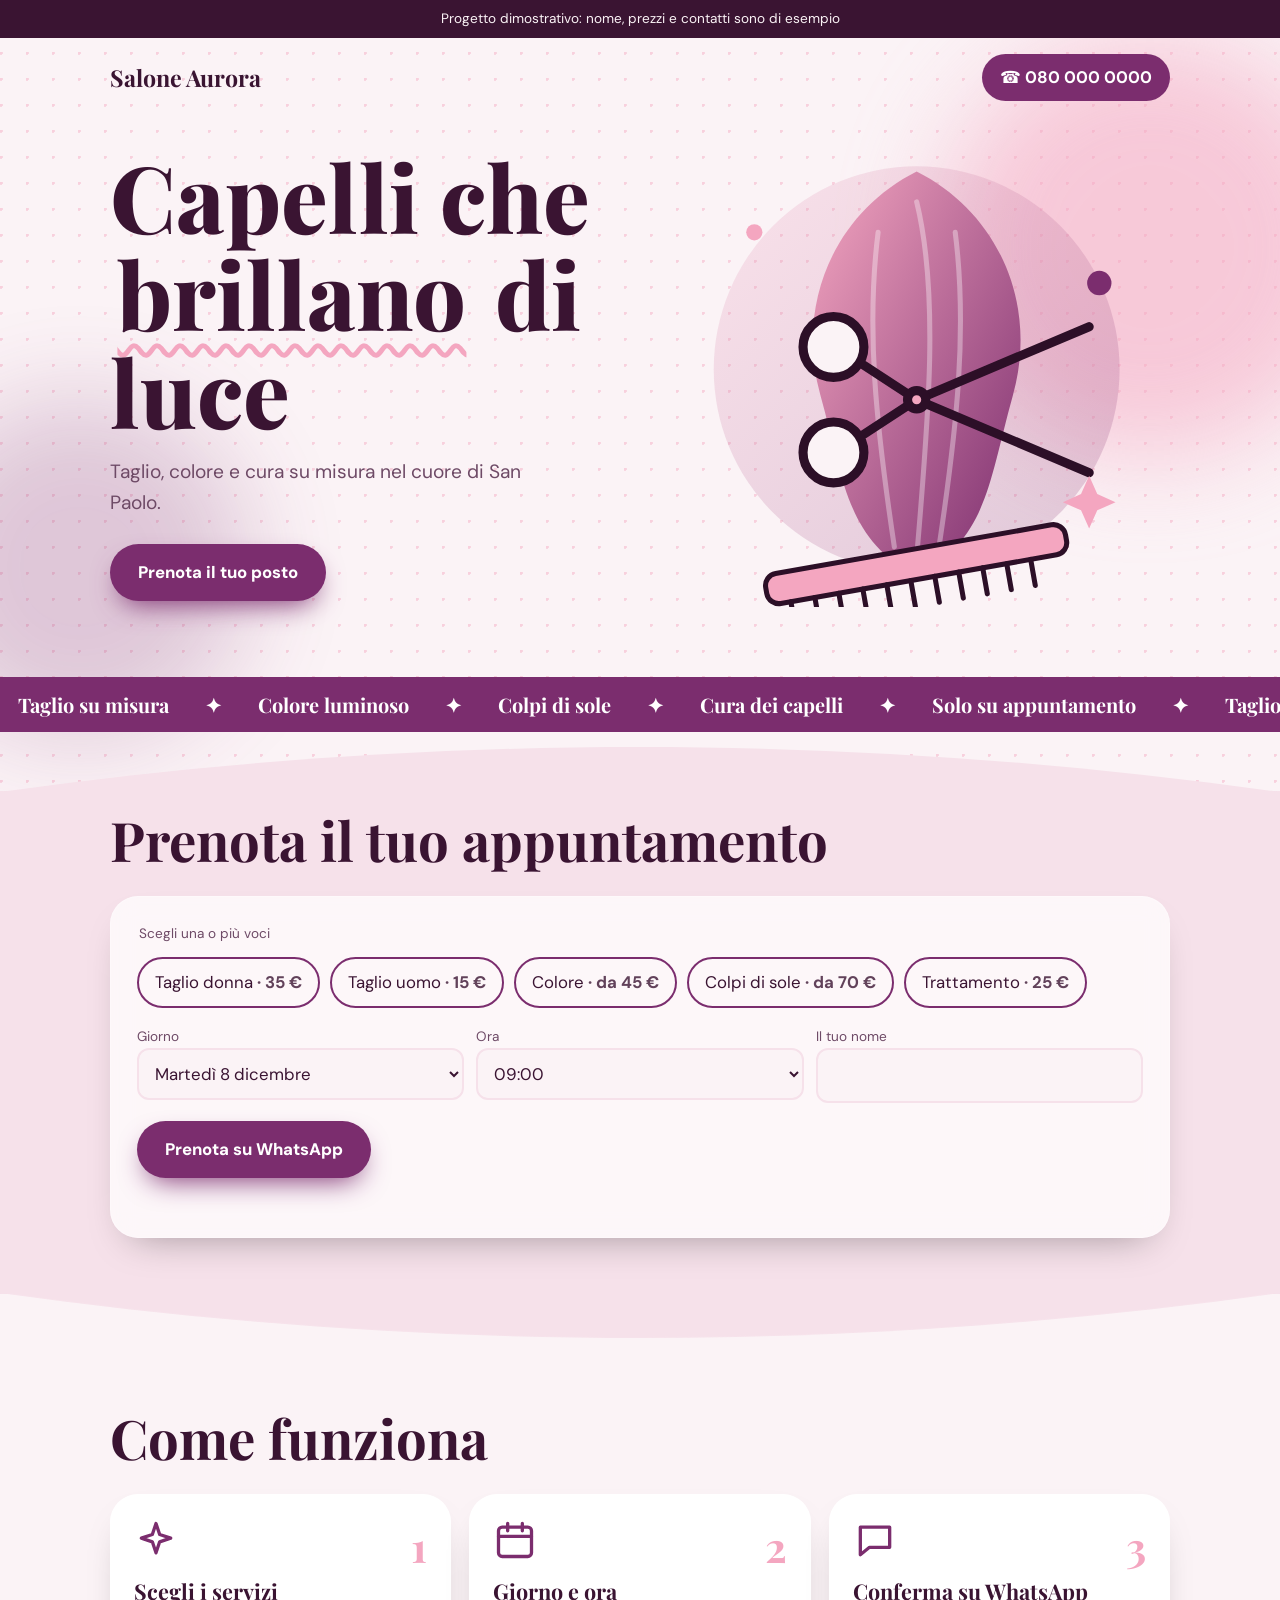
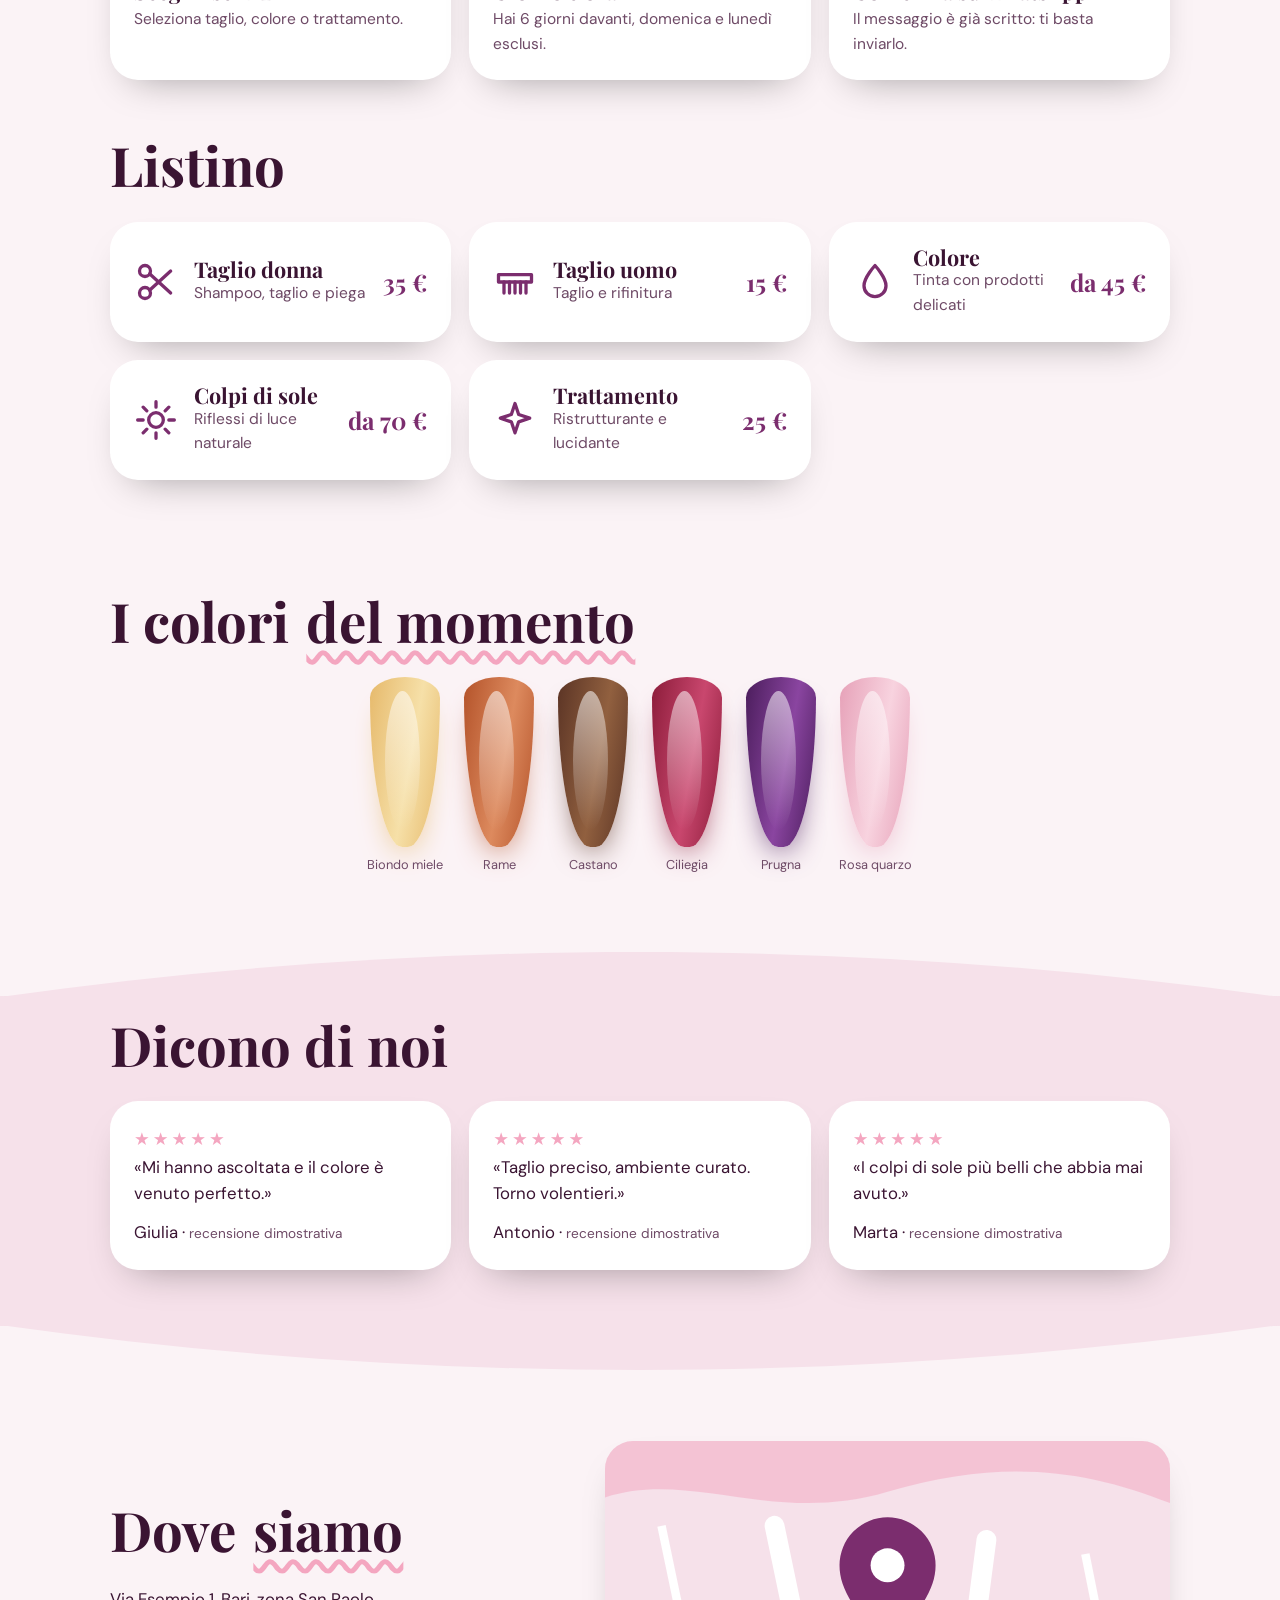
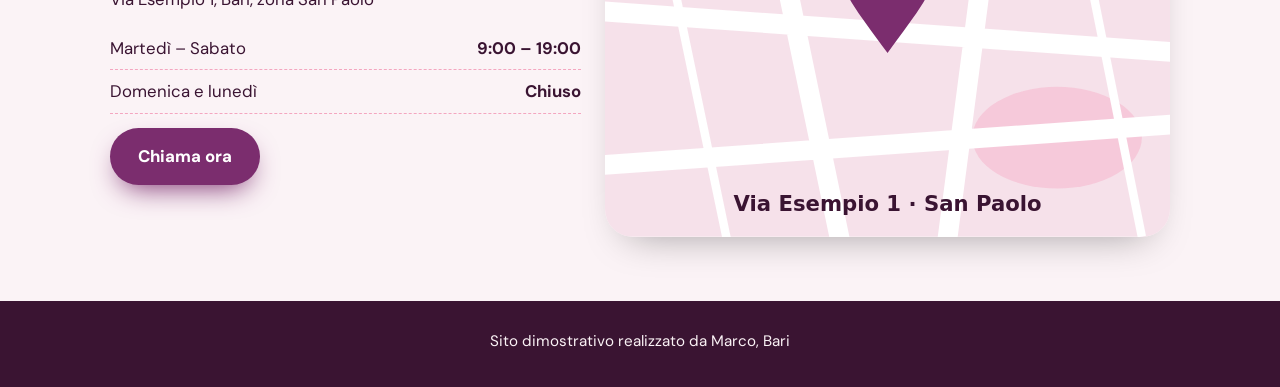
==== parrucchiere/index.html @ 37c68bab "inizio" ====
<!doctype html>
<html lang="it"><head><meta charset="utf-8"><meta name="viewport" content="width=device-width,initial-scale=1"><title>Salone Aurora · Parrucchiere a Bari (demo)</title><meta name="description" content="Sito dimostrativo: salone di parrucchiere a Bari con listino e prenotazione su WhatsApp."><meta name="theme-color" content="#fbf3f6"><link rel="icon" href="data:image/svg+xml,%3Csvg xmlns=%27http://www.w3.org/2000/svg%27 viewBox=%270 0 100 100%27%3E%3Ctext y=%27.9em%27 font-size=%2790%27%3E💇%3C/text%3E%3C/svg%3E"><link rel="preconnect" href="https://fonts.googleapis.com"><link rel="preconnect" href="https://fonts.gstatic.com" crossorigin><link href="https://fonts.googleapis.com/css2?family=Playfair+Display:wght@600;800&amp;family=DM+Sans:wght@400;700&amp;display=swap" rel="stylesheet"><link rel="stylesheet" href="/assets/base.css"><link rel="stylesheet" href="style.css"><noscript><style>.rv{opacity:1;transform:none}</style></noscript></head>
<body>
<div class="top">Progetto dimostrativo: nome, prezzi e contatti sono di esempio</div>
<header class="h"><a class="logo" href="#">Salone Aurora</a><a class="tel" href="tel:+390800000000" aria-label="Chiama 080 000 0000">☎ 080 000 0000</a></header>
<main>
<section class="hero"><div class="blob b1"></div><div class="blob b2"></div><div class="wrap"><div><h1>Capelli che <em>brillano</em> di luce</h1><p>Taglio, colore e cura su misura nel cuore di San Paolo.</p><a class="btn" href="#prenota">Prenota il tuo posto</a></div><svg class="art" viewBox="0 0 500 460" role="img" aria-label="Illustrazione: forbici da parrucchiere, pettine e una lunga ciocca di capelli prugna e rosa"><defs><linearGradient id="ag" x1="0" x2="1" y1="0" y2="1"><stop offset="0" stop-color="#f4a6c0"/><stop offset="1" stop-color="#7b2d6e"/></linearGradient></defs><circle cx="250" cy="225" r="200" fill="url(#ag)" opacity=".22"/><path d="M250 30c80 40 120 130 95 220s-25 140-95 180c-70-40-70-90-95-180S170 70 250 30z" fill="url(#ag)"/><path d="M250 60c22 90 12 210 0 350M212 90c-12 95-2 190 16 310M288 90c12 95 2 190-16 310" stroke="#fff" stroke-opacity=".35" stroke-width="5" fill="none" stroke-linecap="round"/><g transform="translate(250 255)" stroke="#2c0f27" stroke-width="9" stroke-linecap="round" fill="none"><path d="M0 0 170-72M0 0 170 72M0 0-52-34M0 0-52 34"/><circle cx="-82" cy="-52" r="30" fill="#fbf3f6"/><circle cx="-82" cy="52" r="30" fill="#fbf3f6"/><circle r="9" fill="#f4a6c0"/></g><g transform="rotate(-10 250 420)"><rect x="100" y="402" width="300" height="30" rx="12" fill="#f4a6c0" stroke="#2c0f27" stroke-width="5"/><path d="M122 432v26M146 432v26M170 432v26M194 432v26M218 432v26M242 432v26M266 432v26M290 432v26M314 432v26M338 432v26M362 432v26" stroke="#2c0f27" stroke-width="5" stroke-linecap="round"/></g><circle cx="90" cy="90" r="8" fill="#f4a6c0"/><circle cx="430" cy="140" r="12" fill="#7b2d6e"/><path d="M420 330l8 18 18 8-18 8-8 18-8-18-18-8 18-8z" fill="#f4a6c0"/></svg></div></section>
<div class="mq" aria-hidden="true"><div><span>Taglio su misura</span><span aria-hidden="true">✦</span><span>Colore luminoso</span><span aria-hidden="true">✦</span><span>Colpi di sole</span><span aria-hidden="true">✦</span><span>Cura dei capelli</span><span aria-hidden="true">✦</span><span>Solo su appuntamento</span><span aria-hidden="true">✦</span><span>Taglio su misura</span><span aria-hidden="true">✦</span><span>Colore luminoso</span><span aria-hidden="true">✦</span><span>Colpi di sole</span><span aria-hidden="true">✦</span><span>Cura dei capelli</span><span aria-hidden="true">✦</span><span>Solo su appuntamento</span><span aria-hidden="true">✦</span><span>Taglio su misura</span><span aria-hidden="true">✦</span><span>Colore luminoso</span><span aria-hidden="true">✦</span><span>Colpi di sole</span><span aria-hidden="true">✦</span><span>Cura dei capelli</span><span aria-hidden="true">✦</span><span>Solo su appuntamento</span><span aria-hidden="true">✦</span><span>Taglio su misura</span><span aria-hidden="true">✦</span><span>Colore luminoso</span><span aria-hidden="true">✦</span><span>Colpi di sole</span><span aria-hidden="true">✦</span><span>Cura dei capelli</span><span aria-hidden="true">✦</span><span>Solo su appuntamento</span><span aria-hidden="true">✦</span></div></div>
<svg class="sep" viewBox="0 0 1440 60" preserveAspectRatio="none" aria-hidden="true"><path d="M0 60C480 0 960 0 1440 60z" fill="currentColor"/></svg>
<section class="soft" id="prenota" style="padding-top:20px"><div class="wrap"><h2 class="rv">Prenota il tuo appuntamento</h2>
<form id="book" class="card glass rv" data-biz="Salone Aurora" data-intro="vorrei prenotare" data-days="next:6:0,1" data-times="09:00,10:30,12:00,15:00,16:30,18:00" data-dl="Giorno" data-tl="Ora"><fieldset><legend class="l">Scegli una o più voci</legend><div class="chips"><label class="chip"><input type="checkbox" value="Taglio donna"><span>Taglio donna <b>· 35 €</b></span></label><label class="chip"><input type="checkbox" value="Taglio uomo"><span>Taglio uomo <b>· 15 €</b></span></label><label class="chip"><input type="checkbox" value="Colore"><span>Colore <b>· da 45 €</b></span></label><label class="chip"><input type="checkbox" value="Colpi di sole"><span>Colpi di sole <b>· da 70 €</b></span></label><label class="chip"><input type="checkbox" value="Trattamento"><span>Trattamento <b>· 25 €</b></span></label></div></fieldset>
<div class="row"><div><label class="l" for="day">Giorno</label><select id="day"></select></div><div><label class="l" for="time">Ora</label><select id="time"></select></div><div><label class="l" for="nome">Il tuo nome</label><input type="text" id="nome" autocomplete="given-name"></div></div>
<button class="btn" type="submit">Prenota su WhatsApp</button><p id="msg" role="status"></p></form></div></section>
<svg class="sep flip" viewBox="0 0 1440 60" preserveAspectRatio="none" aria-hidden="true"><path d="M0 60C480 0 960 0 1440 60z" fill="currentColor"/></svg>
<section id="come"><div class="wrap"><h2 class="rv">Come funziona</h2><ol class="grid steps"><li class="card rv"><span class="n">1</span><svg class="ic" viewBox="0 0 24 24" fill="none" stroke="currentColor" stroke-width="1.8" stroke-linecap="round" stroke-linejoin="round" aria-hidden="true"><path d="M12 3l2 6 6 2-6 2-2 6-2-6-6-2 6-2z"/></svg><h3>Scegli i servizi</h3><p>Seleziona taglio, colore o trattamento.</p></li><li class="card rv"><span class="n">2</span><svg class="ic" viewBox="0 0 24 24" fill="none" stroke="currentColor" stroke-width="1.8" stroke-linecap="round" stroke-linejoin="round" aria-hidden="true"><rect x="3" y="5" width="18" height="16" rx="2"/><path d="M3 10h18M8 3v4M16 3v4"/></svg><h3>Giorno e ora</h3><p>Hai 6 giorni davanti, domenica e lunedì esclusi.</p></li><li class="card rv"><span class="n">3</span><svg class="ic" viewBox="0 0 24 24" fill="none" stroke="currentColor" stroke-width="1.8" stroke-linecap="round" stroke-linejoin="round" aria-hidden="true"><path d="M4 5h16v11H9l-5 4z"/></svg><h3>Conferma su WhatsApp</h3><p>Il messaggio è già scritto: ti basta inviarlo.</p></li></ol></div></section>
<section id="listino" style="padding-top:0"><div class="wrap"><h2 class="rv">Listino</h2><ul class="grid list"><li class="card li rv"><svg class="ic" viewBox="0 0 24 24" fill="none" stroke="currentColor" stroke-width="1.8" stroke-linecap="round" stroke-linejoin="round" aria-hidden="true"><circle cx="6" cy="6" r="3"/><circle cx="6" cy="18" r="3"/><path d="M8.5 7.5 20 18M8.5 16.5 20 6"/></svg><div><h3>Taglio donna</h3><p>Shampoo, taglio e piega</p></div><div class="pp"><span class="pr">35 €</span></div></li><li class="card li rv"><svg class="ic" viewBox="0 0 24 24" fill="none" stroke="currentColor" stroke-width="1.8" stroke-linecap="round" stroke-linejoin="round" aria-hidden="true"><path d="M3 8h18v4H3z"/><path d="M6 12v6M9 12v6M12 12v6M15 12v6M18 12v6"/></svg><div><h3>Taglio uomo</h3><p>Taglio e rifinitura</p></div><div class="pp"><span class="pr">15 €</span></div></li><li class="card li rv"><svg class="ic" viewBox="0 0 24 24" fill="none" stroke="currentColor" stroke-width="1.8" stroke-linecap="round" stroke-linejoin="round" aria-hidden="true"><path d="M12 3s6 6.5 6 11a6 6 0 0 1-12 0c0-4.5 6-11 6-11z"/></svg><div><h3>Colore</h3><p>Tinta con prodotti delicati</p></div><div class="pp"><span class="pr">da 45 €</span></div></li><li class="card li rv"><svg class="ic" viewBox="0 0 24 24" fill="none" stroke="currentColor" stroke-width="1.8" stroke-linecap="round" stroke-linejoin="round" aria-hidden="true"><circle cx="12" cy="12" r="4"/><path d="M12 2v3M12 19v3M2 12h3M19 12h3M5 5l2 2M17 17l2 2M19 5l-2 2M7 17l-2 2"/></svg><div><h3>Colpi di sole</h3><p>Riflessi di luce naturale</p></div><div class="pp"><span class="pr">da 70 €</span></div></li><li class="card li rv"><svg class="ic" viewBox="0 0 24 24" fill="none" stroke="currentColor" stroke-width="1.8" stroke-linecap="round" stroke-linejoin="round" aria-hidden="true"><path d="M12 3l2 6 6 2-6 2-2 6-2-6-6-2 6-2z"/></svg><div><h3>Trattamento</h3><p>Ristrutturante e lucidante</p></div><div class="pp"><span class="pr">25 €</span></div></li></ul></div></section>
<section id="colori"><div class="wrap"><h2 class="rv">I colori <em>del momento</em></h2><div class="locks rv"><div class="lock" style="--c1:#e6b96b;--c2:#f6e0a8" role="img" aria-label="Campione colore Biondo miele"><span>Biondo miele</span></div><div class="lock" style="--c1:#b4532a;--c2:#dd8a5e" role="img" aria-label="Campione colore Rame"><span>Rame</span></div><div class="lock" style="--c1:#5b3425;--c2:#91603f" role="img" aria-label="Campione colore Castano"><span>Castano</span></div><div class="lock" style="--c1:#8c1c3a;--c2:#c9476e" role="img" aria-label="Campione colore Ciliegia"><span>Ciliegia</span></div><div class="lock" style="--c1:#4b1d5c;--c2:#8a45a0" role="img" aria-label="Campione colore Prugna"><span>Prugna</span></div><div class="lock" style="--c1:#e6a1b8;--c2:#f8d3df" role="img" aria-label="Campione colore Rosa quarzo"><span>Rosa quarzo</span></div></div></div></section>
<svg class="sep" viewBox="0 0 1440 60" preserveAspectRatio="none" aria-hidden="true"><path d="M0 60C480 0 960 0 1440 60z" fill="currentColor"/></svg>
<section class="soft" style="padding-top:20px"><div class="wrap"><h2 class="rv">Dicono di noi</h2><div class="grid"><figure class="card rev rv"><span class="st" role="img" aria-label="5 stelle">★★★★★</span><blockquote>«Mi hanno ascoltata e il colore è venuto perfetto.»</blockquote><figcaption>Giulia · <span class="l" style="display:inline">recensione dimostrativa</span></figcaption></figure><figure class="card rev rv"><span class="st" role="img" aria-label="5 stelle">★★★★★</span><blockquote>«Taglio preciso, ambiente curato. Torno volentieri.»</blockquote><figcaption>Antonio · <span class="l" style="display:inline">recensione dimostrativa</span></figcaption></figure><figure class="card rev rv"><span class="st" role="img" aria-label="5 stelle">★★★★★</span><blockquote>«I colpi di sole più belli che abbia mai avuto.»</blockquote><figcaption>Marta · <span class="l" style="display:inline">recensione dimostrativa</span></figcaption></figure></div></div></section>
<svg class="sep flip" viewBox="0 0 1440 60" preserveAspectRatio="none" aria-hidden="true"><path d="M0 60C480 0 960 0 1440 60z" fill="currentColor"/></svg>
<section id="dove"><div class="wrap two"><div class="rv"><h2>Dove <em>siamo</em></h2><p>Via Esempio 1, Bari, zona San Paolo</p><ul class="hrs"><li><span>Martedì – Sabato</span><b>9:00 – 19:00</b></li><li><span>Domenica e lunedì</span><b>Chiuso</b></li></ul><a class="btn" href="tel:+390800000000">Chiama ora</a></div><div class="rv"><svg class="map" viewBox="0 0 400 280" role="img" aria-label="Mappa disegnata: Salone Aurora, Via Esempio 1, Bari, zona San Paolo"><rect width="400" height="280" style="fill:var(--soft)"/><path d="M0 40C60 20 120 60 200 36S340 20 400 44V0H0z" fill="var(--ac2)" opacity=".5"/><ellipse cx="320" cy="210" rx="60" ry="36" fill="var(--ac2)" opacity=".4"/><g style="stroke:var(--card)" stroke-width="14" stroke-linecap="round" fill="none"><path d="M-10 120L410 150M120 60L170 300M270 70L240 300M-10 230L410 200"/></g><g style="stroke:var(--card)" stroke-width="6" fill="none"><path d="M40 60L90 300M340 80L380 280"/></g><path d="M200 150c-22-30-34-44-34-62a34 34 0 0 1 68 0c0 18-12 32-34 62z" style="fill:var(--ac)"/><circle cx="200" cy="88" r="12" fill="#fff"/><text x="200" y="262" text-anchor="middle" font-size="15" font-weight="700" style="fill:var(--fg)" font-family="system-ui">Via Esempio 1 · San Paolo</text></svg></div></div></section>
</main>
<footer>Sito dimostrativo realizzato da Marco, Bari</footer>
<nav class="mbar" aria-label="Contatti rapidi"><a href="tel:+390800000000">Chiama</a><a href="https://wa.me/390800000000" target="_blank" rel="noopener">WhatsApp</a></nav>
<script src="/assets/base.js" defer></script>
</body></html>
---- assets/base.css ----
*{box-sizing:border-box;margin:0}
html{scroll-behavior:smooth}
body{background:var(--bg);color:var(--fg);font:1.05rem/1.6 var(--ft),system-ui,sans-serif;position:relative;overflow-x:hidden}
body::before{content:"";position:fixed;inset:0;z-index:-1;background:var(--pat);opacity:var(--po,.35);pointer-events:none}
h1,h2,h3{font-family:var(--fh),system-ui,serif;line-height:1.05}
a{color:inherit}
:focus-visible{outline:3px solid var(--ac);outline-offset:3px;border-radius:6px}
.wrap{max-width:1100px;margin:auto;padding:0 20px}
.top{background:var(--fg);color:var(--bg);text-align:center;font-size:.85rem;padding:8px 12px}
.h{display:flex;justify-content:space-between;align-items:center;gap:12px;padding:16px 20px;max-width:1100px;margin:auto}
.logo{font:700 1.45rem var(--fh);text-decoration:none}
.tel{background:var(--ac);color:#fff;padding:10px 18px;border-radius:99px;text-decoration:none;font-weight:700;transition:transform .2s}
.tel:hover{transform:scale(1.06)}
.hero{position:relative;padding:24px 0 70px}
.hero .wrap{display:grid;gap:20px;align-items:center}
@media(min-width:860px){.hero .wrap{grid-template-columns:1.05fr 1fr}}
.hero h1{font-size:clamp(2.8rem,9.5vw,5.8rem)}
em{font-style:normal;background:linear-gradient(transparent 64%,var(--hl) 64%);padding:0 .08em}
.hero p{font-size:1.2rem;color:var(--mut);margin:18px 0 26px;max-width:32ch}
.btn{display:inline-block;background:var(--ac);color:#fff;padding:15px 28px;border-radius:99px;text-decoration:none;border:0;font:inherit;font-weight:800;cursor:pointer;box-shadow:0 12px 28px -10px var(--ac);transition:transform .2s}
.btn:hover{transform:translateY(-3px) scale(1.03)}
.art{width:100%;height:auto;max-height:520px;display:block}
.blob{position:absolute;z-index:-1;filter:blur(50px);border-radius:50%;animation:fl 14s ease-in-out infinite alternate}
.b1{width:420px;height:420px;background:var(--ac2);opacity:.55;top:-80px;right:-80px}
.b2{width:340px;height:340px;background:var(--ac);opacity:.22;bottom:-60px;left:-90px}
@keyframes fl{to{transform:translate(30px,40px) scale(1.1)}}
.mq{overflow:hidden;background:var(--ac);color:#fff;padding:14px 0;font:700 1.25rem var(--fh);white-space:nowrap}
.mq div{display:inline-block;animation:mq 28s linear infinite}
.mq span{margin:0 18px}
@keyframes mq{to{transform:translateX(-50%)}}
.sep{display:block;width:100%;height:60px;color:var(--soft);margin-bottom:-1px}
.flip{transform:scaleY(-1);margin:-1px 0 0}
section{padding:56px 0}
.soft{background:var(--soft)}
h2{font-size:clamp(2rem,6vw,3.4rem);margin-bottom:28px}
.grid{display:grid;gap:18px;grid-template-columns:repeat(auto-fit,minmax(min(100%,240px),1fr));list-style:none;padding:0}
.list{grid-template-columns:repeat(auto-fit,minmax(min(100%,330px),1fr))}
.card{background:var(--card);border-radius:var(--r);padding:24px;box-shadow:0 18px 40px -22px rgba(0,0,0,.4);transition:transform .25s}
.card:hover{transform:translateY(-6px)}
.glass{background:color-mix(in srgb,var(--card) 72%,transparent);backdrop-filter:blur(12px);-webkit-backdrop-filter:blur(12px);border:1px solid rgba(255,255,255,.3)}
.ic{width:44px;height:44px;color:var(--ac);flex:none}
.steps .n{float:right;font:700 2.6rem var(--fh);color:var(--ac2)}
.steps h3,.li h3{font-size:1.35rem;margin:10px 0 4px}
.steps p,.li p{color:var(--mut);font-size:.97rem}
.li{display:flex;gap:16px;align-items:center}
.li h3{margin:0}
.pp{margin-left:auto;text-align:right}
.pr{display:block;font:700 1.5rem var(--fh);color:var(--ac);white-space:nowrap}
.tm{color:var(--mut);font-size:.9rem}
#book{padding:26px}
fieldset{border:0;padding:0}
.l{font-size:.85rem;color:var(--mut);display:block}
.chips{display:flex;flex-wrap:wrap;gap:10px;margin:12px 0 18px}
.chip{position:relative}
.chip input{position:absolute;opacity:0;inset:0}
.chip span{display:inline-block;padding:10px 16px;border-radius:99px;border:2px solid var(--ac);cursor:pointer;transition:.2s}
.chip span b{font-weight:700;opacity:.8}
.chip input:checked+span{background:var(--ac);color:#fff}
.chip input:focus-visible+span{outline:3px solid var(--fg);outline-offset:2px}
.row{display:grid;gap:12px;grid-template-columns:repeat(auto-fit,minmax(170px,1fr));margin-bottom:18px}
select,input[type=text]{width:100%;padding:12px;border-radius:12px;border:2px solid var(--soft);background:var(--bg);color:var(--fg);font:inherit}
#msg{margin-top:10px;color:var(--ac);font-weight:700;min-height:1.4em}
.rev blockquote{font-size:1.05rem;margin-bottom:12px}
.st{color:var(--ac2);letter-spacing:3px;font-size:1.1rem}
.two{display:grid;gap:24px;align-items:center}
@media(min-width:800px){.two{grid-template-columns:1fr 1.2fr}}
.hrs{list-style:none;padding:0;margin:14px 0}
.hrs li{display:flex;justify-content:space-between;gap:12px;border-bottom:1px dashed var(--ac2);padding:8px 0}
.map{width:100%;height:auto;border-radius:var(--r);box-shadow:0 18px 40px -22px rgba(0,0,0,.4)}
footer{background:var(--fg);color:var(--bg);text-align:center;padding:28px 20px 34px;font-size:.95rem}
.mbar{display:none;position:fixed;left:0;right:0;bottom:0;z-index:20;gap:8px;padding:10px;background:color-mix(in srgb,var(--card) 85%,transparent);backdrop-filter:blur(10px);-webkit-backdrop-filter:blur(10px);box-shadow:0 -8px 24px -12px rgba(0,0,0,.4)}
.mbar a{flex:1;text-align:center;padding:13px;border-radius:99px;font-weight:800;text-decoration:none;background:var(--ac);color:#fff}
.mbar a+a{background:#1b8f4c}
@media(max-width:720px){.mbar{display:flex}body{padding-bottom:76px}.li{flex-wrap:wrap}}
.rv{opacity:0;transform:translateY(26px);transition:opacity .7s,transform .7s}
.rv.in{opacity:1;transform:none}
@media(prefers-reduced-motion:reduce){*,*::before,*::after{animation:none!important;transition:none!important;scroll-behavior:auto!important}.rv{opacity:1;transform:none}}
---- parrucchiere/style.css ----
:root{--bg:#fbf3f6;--card:#ffffff;--fg:#3a1432;--mut:#6e4a66;--ac:#7b2d6e;--ac2:#f4a6c0;--soft:#f6e1ea;--hl:#f8c3d6;--r:28px;--fh:"Playfair Display";--ft:"DM Sans";--pat:radial-gradient(circle at 1px 1px,var(--ac2) 1.5px,transparent 2px) 0 0/26px 26px;--po:.45;}@media(prefers-color-scheme:dark){:root{--bg:#1f0d1c;--card:#2e1629;--fg:#fbeaf3;--mut:#d2aac6;--ac:#b8458f;--ac2:#7b2d6e;--soft:#2a1226;--hl:#6a2a5e;}}
em{background:none;text-decoration:underline wavy var(--ac2);text-underline-offset:.14em;text-decoration-thickness:5px}
.hero h1{font-weight:800}
.locks{display:flex;flex-wrap:wrap;gap:26px 24px;justify-content:center;padding-bottom:34px}
.lock{width:70px;height:170px;border-radius:50% 50% 46% 46%/12% 12% 88% 88%;background:linear-gradient(100deg,var(--c1),var(--c2) 55%,var(--c1));position:relative;box-shadow:0 18px 30px -16px var(--c1);transition:transform .3s;transform-origin:top center}
.lock::after{content:"";position:absolute;inset:8% 28% 10% 22%;border-radius:50%;background:linear-gradient(rgba(255,255,255,.55),transparent)}
.lock:hover{transform:rotate(-6deg) scale(1.06)}
.lock span{position:absolute;bottom:-28px;left:50%;transform:translateX(-50%);font-size:.8rem;white-space:nowrap;color:var(--mut)}
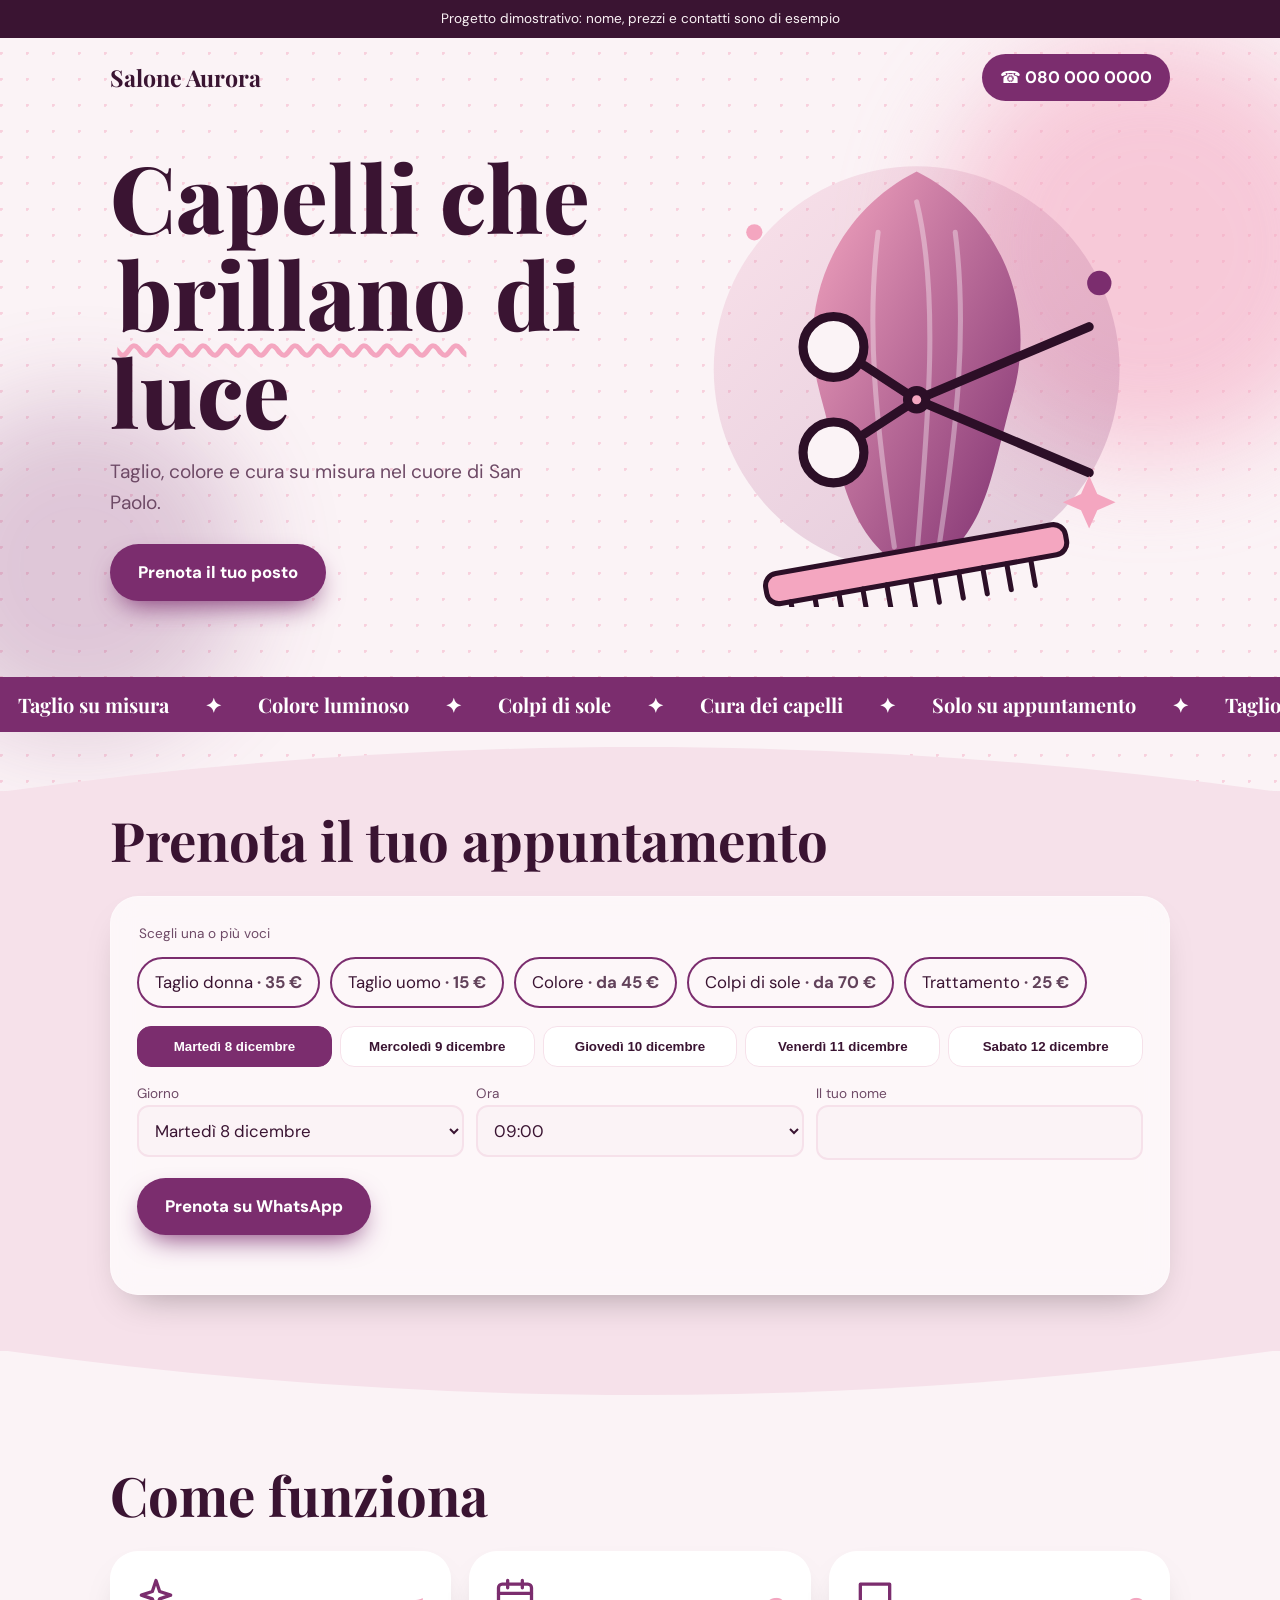
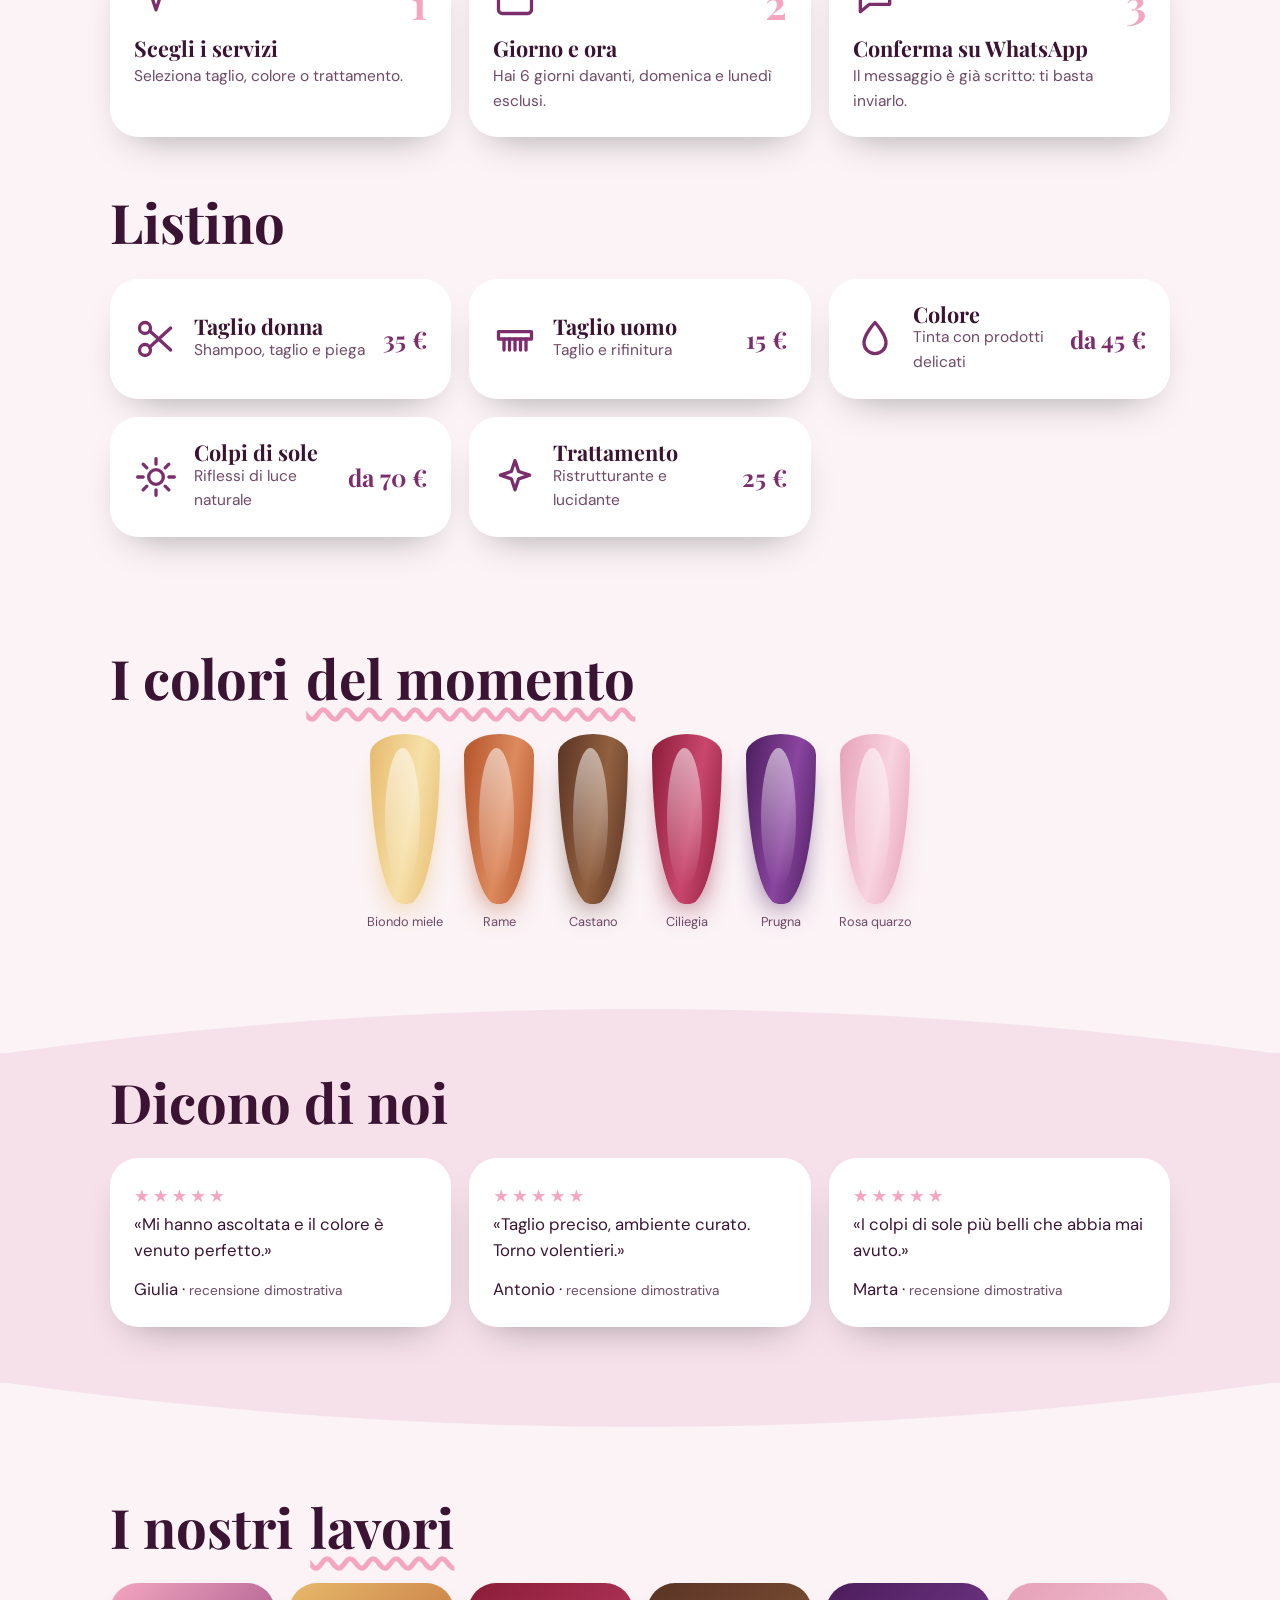
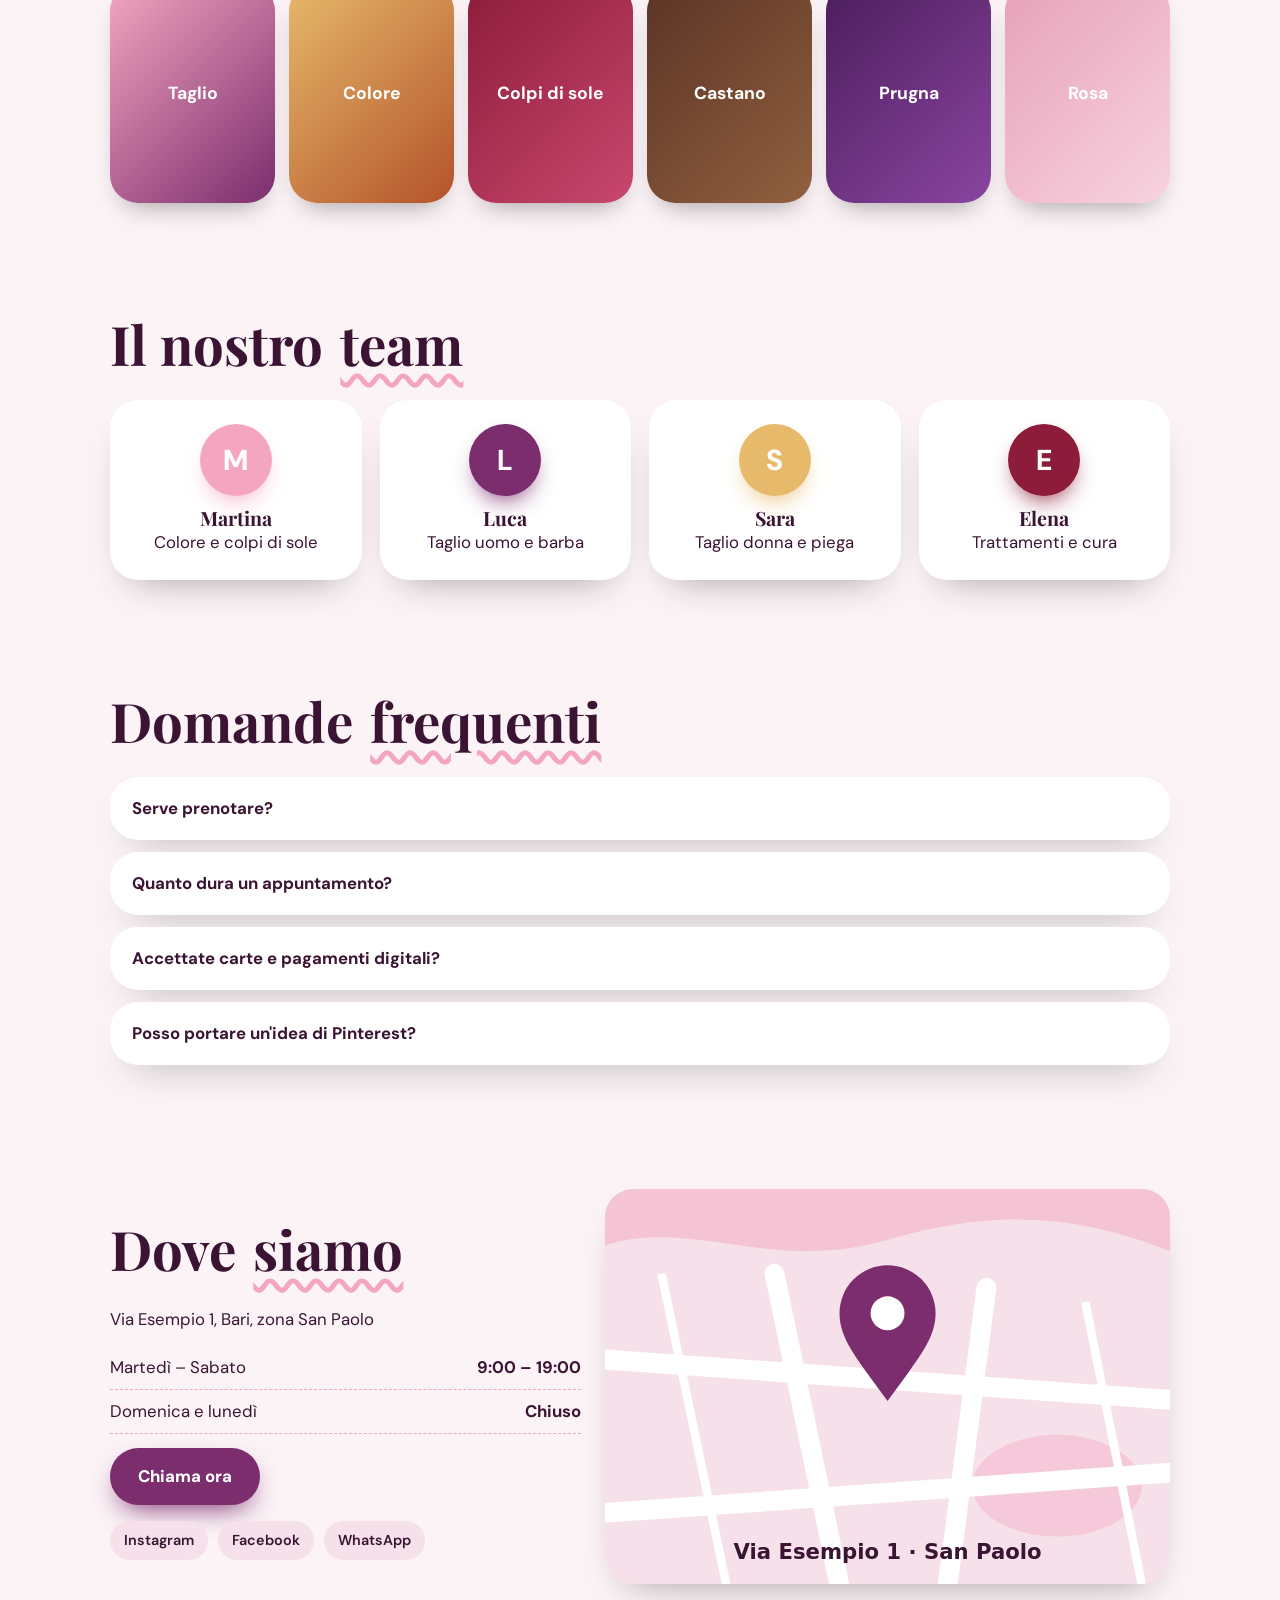
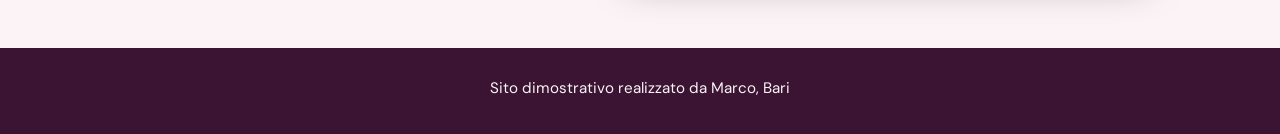
==== commit 814833bd: "modifica" ====
--- a/parrucchiere/index.html
+++ b/parrucchiere/index.html
@@ -9,6 +9,7 @@
 <svg class="sep" viewBox="0 0 1440 60" preserveAspectRatio="none" aria-hidden="true"><path d="M0 60C480 0 960 0 1440 60z" fill="currentColor"/></svg>
 <section class="soft" id="prenota" style="padding-top:20px"><div class="wrap"><h2 class="rv">Prenota il tuo appuntamento</h2>
 <form id="book" class="card glass rv" data-biz="Salone Aurora" data-intro="vorrei prenotare" data-days="next:6:0,1" data-times="09:00,10:30,12:00,15:00,16:30,18:00" data-dl="Giorno" data-tl="Ora"><fieldset><legend class="l">Scegli una o più voci</legend><div class="chips"><label class="chip"><input type="checkbox" value="Taglio donna"><span>Taglio donna <b>· 35 €</b></span></label><label class="chip"><input type="checkbox" value="Taglio uomo"><span>Taglio uomo <b>· 15 €</b></span></label><label class="chip"><input type="checkbox" value="Colore"><span>Colore <b>· da 45 €</b></span></label><label class="chip"><input type="checkbox" value="Colpi di sole"><span>Colpi di sole <b>· da 70 €</b></span></label><label class="chip"><input type="checkbox" value="Trattamento"><span>Trattamento <b>· 25 €</b></span></label></div></fieldset>
+<div id="cal" class="cal" aria-label="Calendario giorni disponibili"></div>
 <div class="row"><div><label class="l" for="day">Giorno</label><select id="day"></select></div><div><label class="l" for="time">Ora</label><select id="time"></select></div><div><label class="l" for="nome">Il tuo nome</label><input type="text" id="nome" autocomplete="given-name"></div></div>
 <button class="btn" type="submit">Prenota su WhatsApp</button><p id="msg" role="status"></p></form></div></section>
 <svg class="sep flip" viewBox="0 0 1440 60" preserveAspectRatio="none" aria-hidden="true"><path d="M0 60C480 0 960 0 1440 60z" fill="currentColor"/></svg>
@@ -18,9 +19,19 @@
 <svg class="sep" viewBox="0 0 1440 60" preserveAspectRatio="none" aria-hidden="true"><path d="M0 60C480 0 960 0 1440 60z" fill="currentColor"/></svg>
 <section class="soft" style="padding-top:20px"><div class="wrap"><h2 class="rv">Dicono di noi</h2><div class="grid"><figure class="card rev rv"><span class="st" role="img" aria-label="5 stelle">★★★★★</span><blockquote>«Mi hanno ascoltata e il colore è venuto perfetto.»</blockquote><figcaption>Giulia · <span class="l" style="display:inline">recensione dimostrativa</span></figcaption></figure><figure class="card rev rv"><span class="st" role="img" aria-label="5 stelle">★★★★★</span><blockquote>«Taglio preciso, ambiente curato. Torno volentieri.»</blockquote><figcaption>Antonio · <span class="l" style="display:inline">recensione dimostrativa</span></figcaption></figure><figure class="card rev rv"><span class="st" role="img" aria-label="5 stelle">★★★★★</span><blockquote>«I colpi di sole più belli che abbia mai avuto.»</blockquote><figcaption>Marta · <span class="l" style="display:inline">recensione dimostrativa</span></figcaption></figure></div></div></section>
 <svg class="sep flip" viewBox="0 0 1440 60" preserveAspectRatio="none" aria-hidden="true"><path d="M0 60C480 0 960 0 1440 60z" fill="currentColor"/></svg>
-<section id="dove"><div class="wrap two"><div class="rv"><h2>Dove <em>siamo</em></h2><p>Via Esempio 1, Bari, zona San Paolo</p><ul class="hrs"><li><span>Martedì – Sabato</span><b>9:00 – 19:00</b></li><li><span>Domenica e lunedì</span><b>Chiuso</b></li></ul><a class="btn" href="tel:+390800000000">Chiama ora</a></div><div class="rv"><svg class="map" viewBox="0 0 400 280" role="img" aria-label="Mappa disegnata: Salone Aurora, Via Esempio 1, Bari, zona San Paolo"><rect width="400" height="280" style="fill:var(--soft)"/><path d="M0 40C60 20 120 60 200 36S340 20 400 44V0H0z" fill="var(--ac2)" opacity=".5"/><ellipse cx="320" cy="210" rx="60" ry="36" fill="var(--ac2)" opacity=".4"/><g style="stroke:var(--card)" stroke-width="14" stroke-linecap="round" fill="none"><path d="M-10 120L410 150M120 60L170 300M270 70L240 300M-10 230L410 200"/></g><g style="stroke:var(--card)" stroke-width="6" fill="none"><path d="M40 60L90 300M340 80L380 280"/></g><path d="M200 150c-22-30-34-44-34-62a34 34 0 0 1 68 0c0 18-12 32-34 62z" style="fill:var(--ac)"/><circle cx="200" cy="88" r="12" fill="#fff"/><text x="200" y="262" text-anchor="middle" font-size="15" font-weight="700" style="fill:var(--fg)" font-family="system-ui">Via Esempio 1 · San Paolo</text></svg></div></div></section>
+<section id="galleria"><div class="wrap"><h2 class="rv">I nostri <em>lavori</em></h2><div class="gallery"><div class="gitem" style="--g:linear-gradient(135deg,#f4a6c0,#7b2d6e)">Taglio</div><div class="gitem" style="--g:linear-gradient(135deg,#e6b96b,#b4532a)">Colore</div><div class="gitem" style="--g:linear-gradient(135deg,#8c1c3a,#c9476e)">Colpi di sole</div><div class="gitem" style="--g:linear-gradient(135deg,#5b3425,#91603f)">Castano</div><div class="gitem" style="--g:linear-gradient(135deg,#4b1d5c,#8a45a0)">Prugna</div><div class="gitem" style="--g:linear-gradient(135deg,#e6a1b8,#f8d3df)">Rosa</div></div></div></section>
+<section id="team"><div class="wrap"><h2 class="rv">Il nostro <em>team</em></h2><div class="grid team"><article class="card rv"><div class="avatar" style="--c:#f4a6c0">M</div><h3>Martina</h3><p>Colore e colpi di sole</p></article><article class="card rv"><div class="avatar" style="--c:#7b2d6e">L</div><h3>Luca</h3><p>Taglio uomo e barba</p></article><article class="card rv"><div class="avatar" style="--c:#e6b96b">S</div><h3>Sara</h3><p>Taglio donna e piega</p></article><article class="card rv"><div class="avatar" style="--c:#8c1c3a">E</div><h3>Elena</h3><p>Trattamenti e cura</p></article></div></div></section>
+<section id="faq" class="faq"><div class="wrap"><h2 class="rv">Domande <em>frequenti</em></h2><details class="card rv"><summary>Serve prenotare?</summary><p>Sì, lavoriamo solo su appuntamento per darti un servizio dedicato.</p></details><details class="card rv"><summary>Quanto dura un appuntamento?</summary><p>Taglio circa 45 min, colore 90-120 min, trattamenti 30 min.</p></details><details class="card rv"><summary>Accettate carte e pagamenti digitali?</summary><p>Sì, contanti, carta e pagamenti contactless.</p></details><details class="card rv"><summary>Posso portare un'idea di Pinterest?</summary><p>Certo, la studieremo insieme e adatteremo al tuo viso.</p></details></div></section>
+<section id="dove"><div class="wrap two"><div class="rv"><h2>Dove <em>siamo</em></h2><p>Via Esempio 1, Bari, zona San Paolo</p><ul class="hrs"><li><span>Martedì – Sabato</span><b>9:00 – 19:00</b></li><li><span>Domenica e lunedì</span><b>Chiuso</b></li></ul><a class="btn" href="tel:+390800000000">Chiama ora</a><div class="social"><a href="https://instagram.com" aria-label="Instagram">Instagram</a><a href="https://facebook.com" aria-label="Facebook">Facebook</a><a href="https://wa.me/390800000000" aria-label="WhatsApp">WhatsApp</a></div></div><div class="rv"><svg class="map" viewBox="0 0 400 280" role="img" aria-label="Mappa disegnata: Salone Aurora, Via Esempio 1, Bari, zona San Paolo"><rect width="400" height="280" style="fill:var(--soft)"/><path d="M0 40C60 20 120 60 200 36S340 20 400 44V0H0z" fill="var(--ac2)" opacity=".5"/><ellipse cx="320" cy="210" rx="60" ry="36" fill="var(--ac2)" opacity=".4"/><g style="stroke:var(--card)" stroke-width="14" stroke-linecap="round" fill="none"><path d="M-10 120L410 150M120 60L170 300M270 70L240 300M-10 230L410 200"/></g><g style="stroke:var(--card)" stroke-width="6" fill="none"><path d="M40 60L90 300M340 80L380 280"/></g><path d="M200 150c-22-30-34-44-34-62a34 34 0 0 1 68 0c0 18-12 32-34 62z" style="fill:var(--ac)"/><circle cx="200" cy="88" r="12" fill="#fff"/><text x="200" y="262" text-anchor="middle" font-size="15" font-weight="700" style="fill:var(--fg)" font-family="system-ui">Via Esempio 1 · San Paolo</text></svg></div></div></section>
 </main>
 <footer>Sito dimostrativo realizzato da Marco, Bari</footer>
 <nav class="mbar" aria-label="Contatti rapidi"><a href="tel:+390800000000">Chiama</a><a href="https://wa.me/390800000000" target="_blank" rel="noopener">WhatsApp</a></nav>
 <script src="/assets/base.js" defer></script>
+<script defer>
+window.addEventListener('load',()=>{
+  const ds=document.querySelector('#day');const cal=document.querySelector('#cal');if(!ds||!cal)return;
+  const build=()=>{cal.innerHTML='';[...ds.options].forEach(o=>{const b=document.createElement('button');b.type='button';b.className='cday';b.textContent=o.text.split(',')[0];b.addEventListener('click',()=>{ds.value=o.value;cal.querySelectorAll('.cday').forEach(x=>x.classList.remove('on'));b.classList.add('on');});cal.appendChild(b);});if(ds.options.length)cal.firstChild.classList.add('on');};
+  setTimeout(build,50);
+});
+</script>
 </body></html>
--- a/parrucchiere/style.css
+++ b/parrucchiere/style.css
@@ -6,3 +6,20 @@
 .lock::after{content:"";position:absolute;inset:8% 28% 10% 22%;border-radius:50%;background:linear-gradient(rgba(255,255,255,.55),transparent)}
 .lock:hover{transform:rotate(-6deg) scale(1.06)}
 .lock span{position:absolute;bottom:-28px;left:50%;transform:translateX(-50%);font-size:.8rem;white-space:nowrap;color:var(--mut)}
+.team{display:grid;grid-template-columns:repeat(auto-fit,minmax(160px,1fr));gap:18px}
+.team .card{text-align:center;padding:24px 16px}
+.avatar{width:72px;height:72px;border-radius:50%;margin:0 auto 12px;display:grid;place-items:center;font-size:1.8rem;font-weight:800;color:#fff;background:var(--c);box-shadow:0 12px 24px -10px var(--c)}
+.faq details{padding:18px 22px;cursor:pointer;margin-bottom:12px}
+.faq summary{font-weight:700;list-style:none}
+.faq summary::-webkit-details-marker{display:none}
+.faq p{margin-top:10px;color:var(--mut)}
+.social{display:flex;gap:10px;margin-top:16px;flex-wrap:wrap}
+.social a{padding:8px 14px;border-radius:999px;background:var(--soft);color:var(--fg);text-decoration:none;font-weight:600;font-size:.9rem}
+.social a:hover{background:var(--ac);color:#fff}
+.cal{display:grid;grid-template-columns:repeat(auto-fit,minmax(84px,1fr));gap:8px;margin-bottom:16px}
+.cday{padding:12px 8px;border-radius:14px;border:1px solid var(--soft);background:var(--card);color:var(--fg);font-weight:600;cursor:pointer;transition:.2s}
+.cday:hover{background:var(--soft)}
+.cday.on{background:var(--ac);color:#fff;border-color:var(--ac)}
+.gallery{display:grid;grid-template-columns:repeat(auto-fit,minmax(150px,1fr));gap:14px;margin-top:20px}
+.gitem{aspect-ratio:3/4;border-radius:var(--r);background:var(--g);display:grid;place-items:center;color:#fff;font-weight:700;font-size:1.1rem;box-shadow:0 14px 28px -14px rgba(0,0,0,.4);transition:transform .3s}
+.gitem:hover{transform:scale(1.04)}
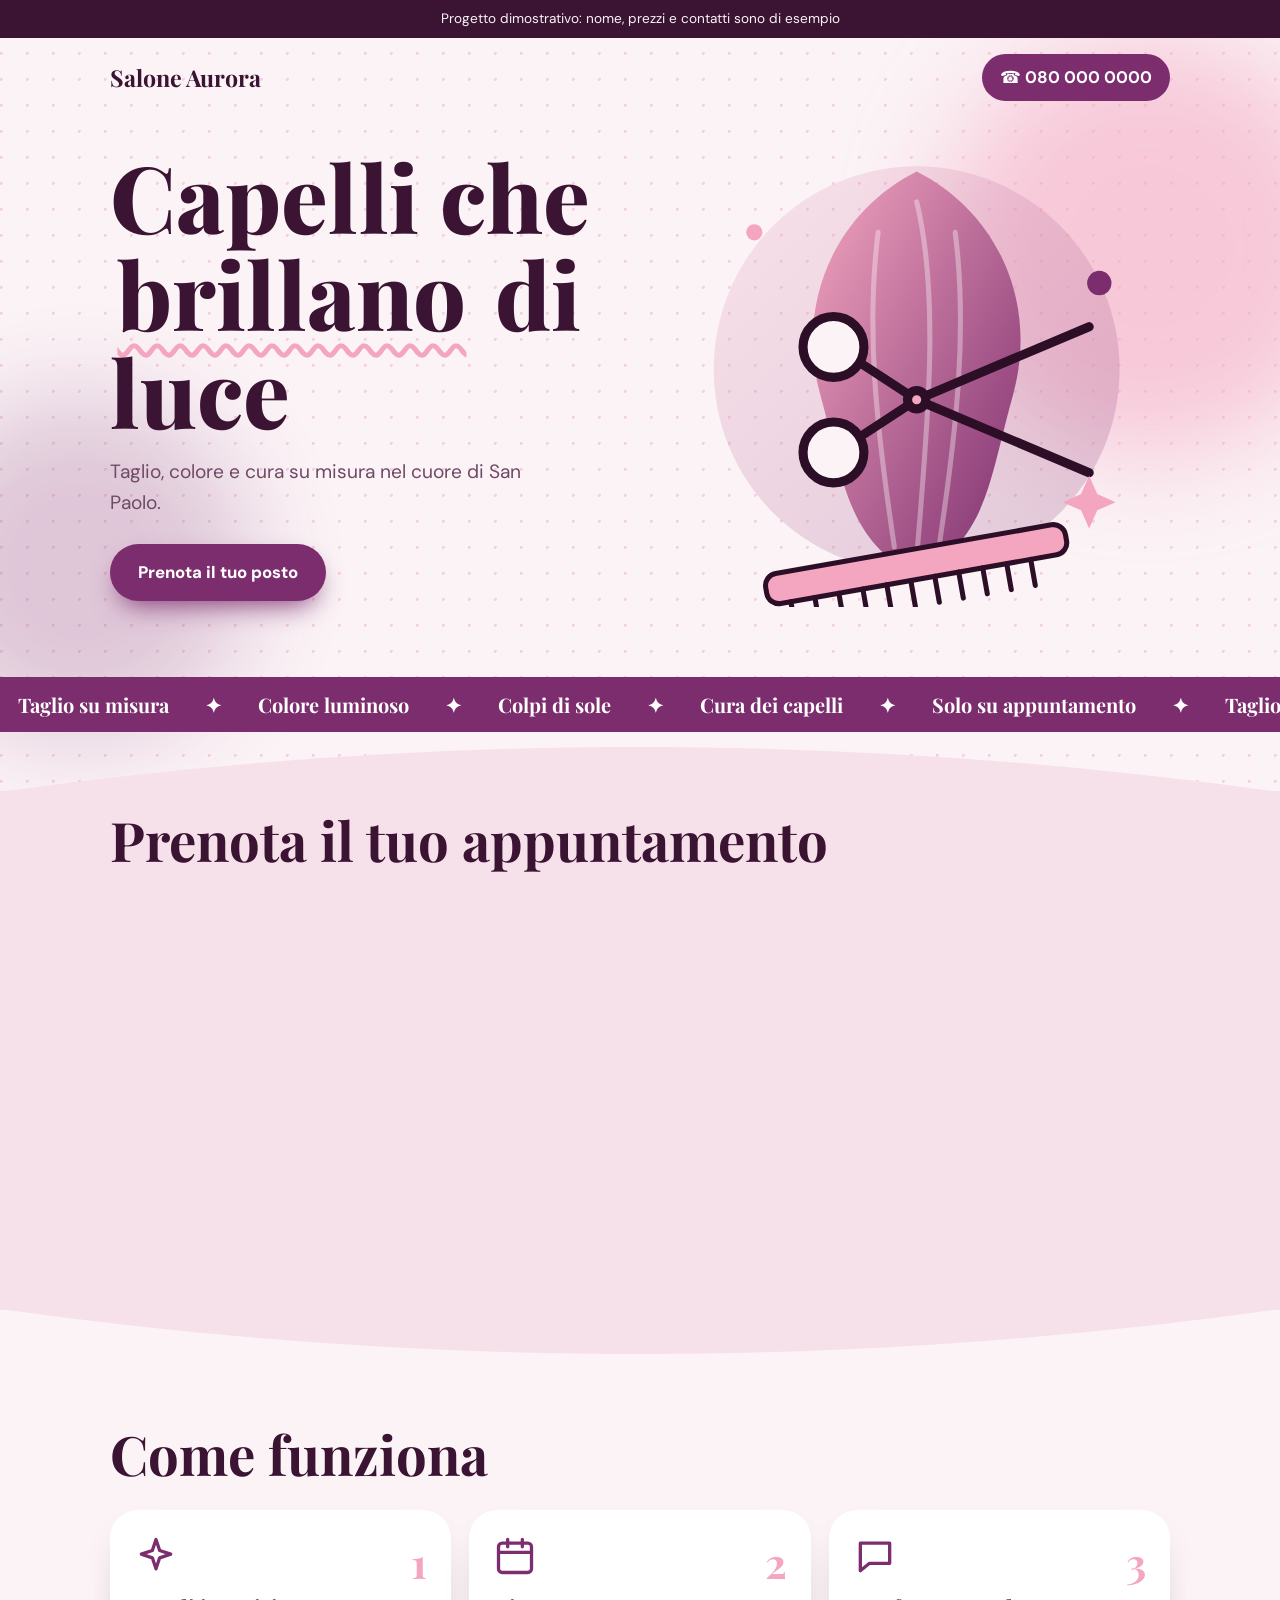
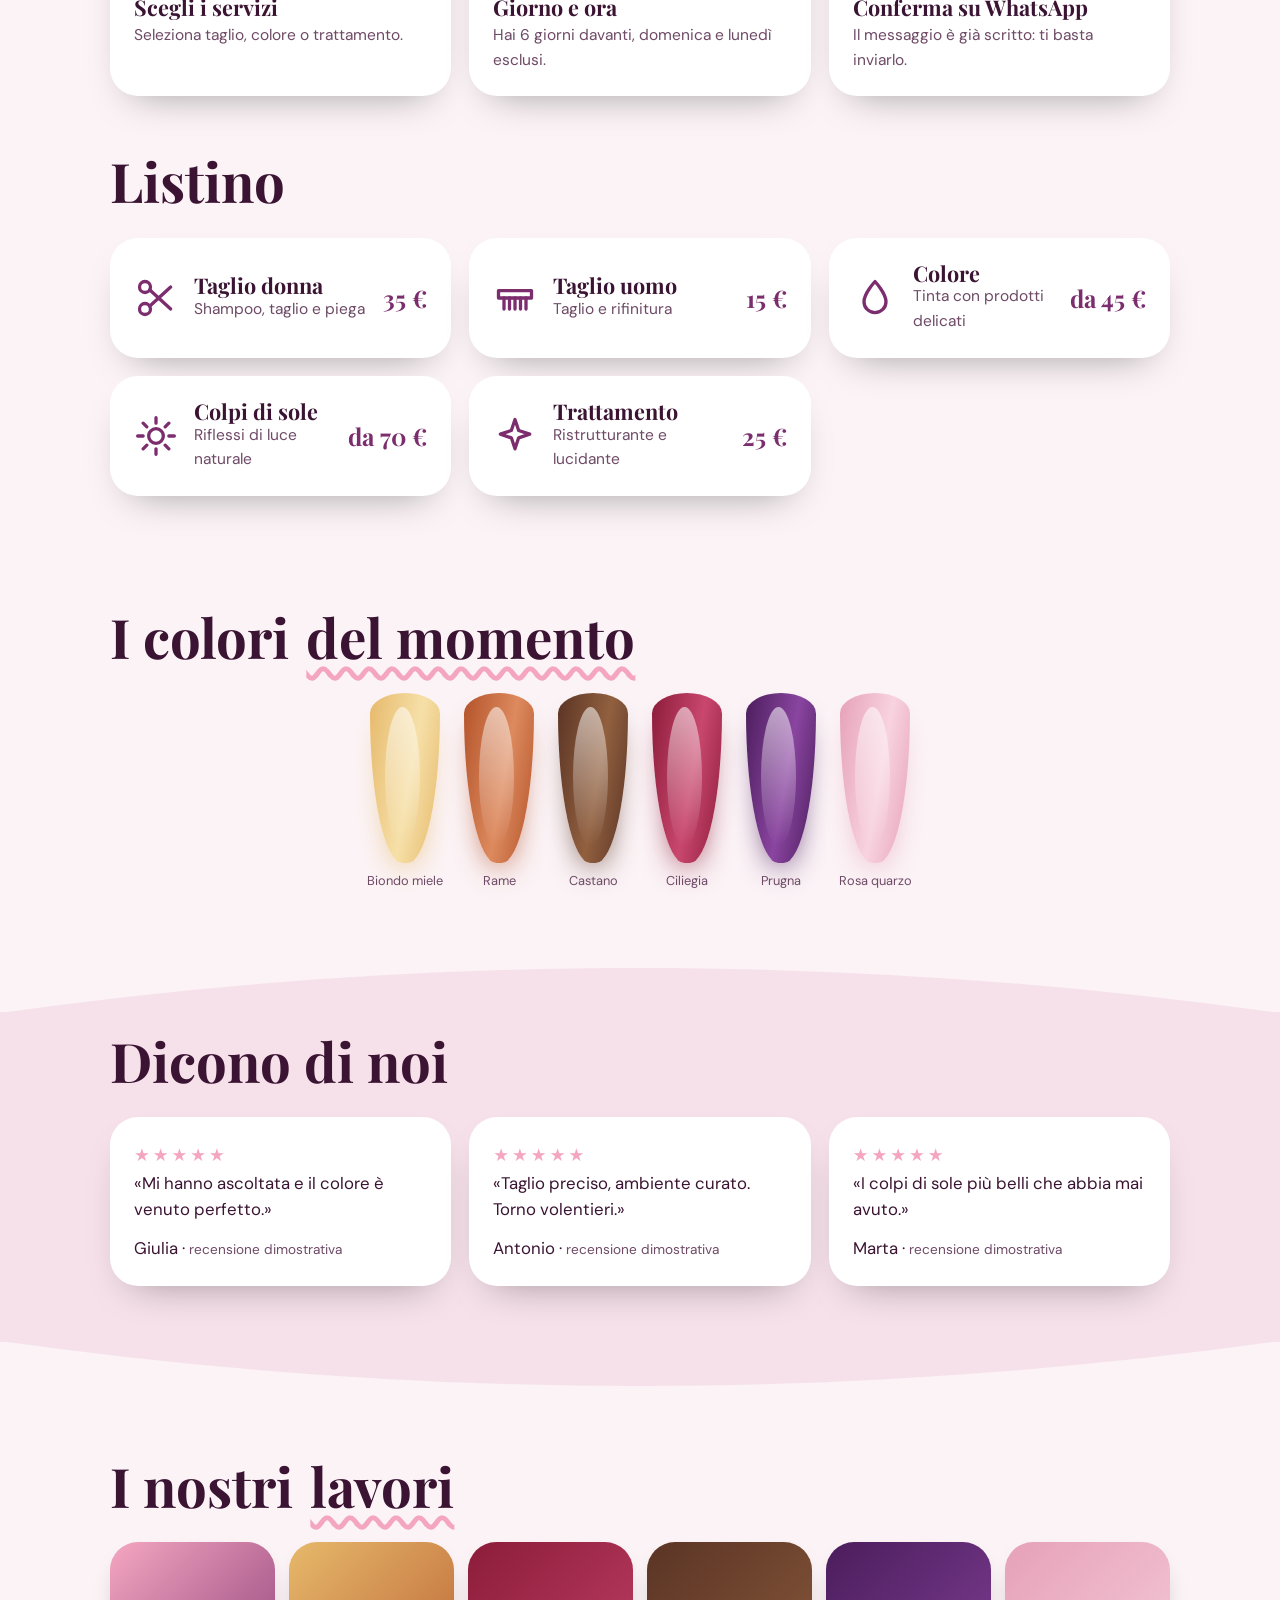
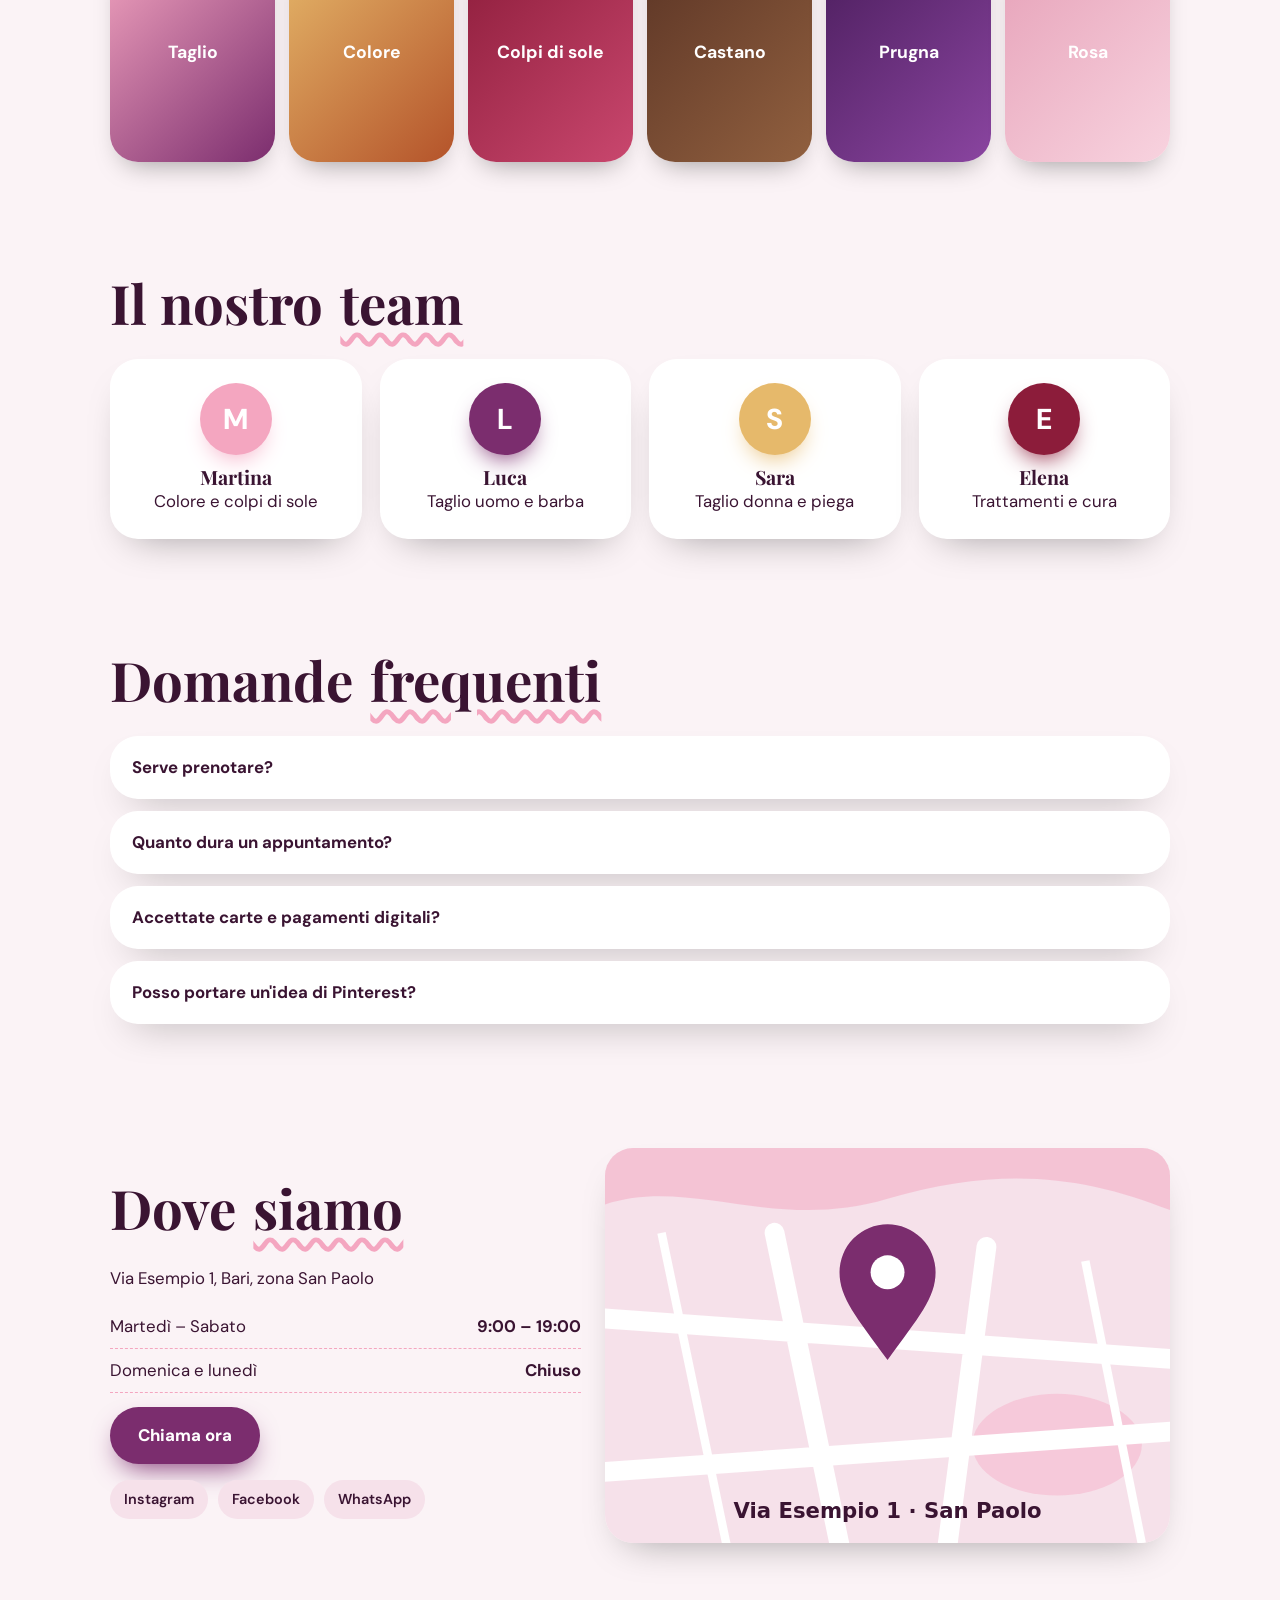
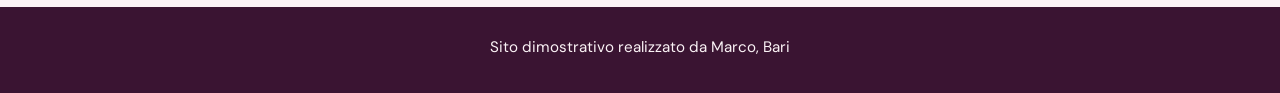
==== commit 13c46647: "modifica1" ====
--- a/parrucchiere/index.html
+++ b/parrucchiere/index.html
@@ -10,8 +10,8 @@
 <section class="soft" id="prenota" style="padding-top:20px"><div class="wrap"><h2 class="rv">Prenota il tuo appuntamento</h2>
 <form id="book" class="card glass rv" data-biz="Salone Aurora" data-intro="vorrei prenotare" data-days="next:6:0,1" data-times="09:00,10:30,12:00,15:00,16:30,18:00" data-dl="Giorno" data-tl="Ora"><fieldset><legend class="l">Scegli una o più voci</legend><div class="chips"><label class="chip"><input type="checkbox" value="Taglio donna"><span>Taglio donna <b>· 35 €</b></span></label><label class="chip"><input type="checkbox" value="Taglio uomo"><span>Taglio uomo <b>· 15 €</b></span></label><label class="chip"><input type="checkbox" value="Colore"><span>Colore <b>· da 45 €</b></span></label><label class="chip"><input type="checkbox" value="Colpi di sole"><span>Colpi di sole <b>· da 70 €</b></span></label><label class="chip"><input type="checkbox" value="Trattamento"><span>Trattamento <b>· 25 €</b></span></label></div></fieldset>
 <div id="cal" class="cal" aria-label="Calendario giorni disponibili"></div>
-<div class="row"><div><label class="l" for="day">Giorno</label><select id="day"></select></div><div><label class="l" for="time">Ora</label><select id="time"></select></div><div><label class="l" for="nome">Il tuo nome</label><input type="text" id="nome" autocomplete="given-name"></div></div>
-<button class="btn" type="submit">Prenota su WhatsApp</button><p id="msg" role="status"></p></form></div></section>
+<div class="row"><div><label class="l" for="day">Giorno</label><select id="day"></select></div><div><label class="l" for="time">Ora</label><select id="time"></select></div><div><label class="l" for="nome">Il tuo nome</label><input type="text" id="nome" autocomplete="given-name"></div><div><label class="l" for="tel">Telefono</label><input type="tel" id="tel" autocomplete="tel" required></div></div>
+<button class="btn" type="submit">Conferma prenotazione</button><p id="msg" role="status"></p></form></div></section>
 <svg class="sep flip" viewBox="0 0 1440 60" preserveAspectRatio="none" aria-hidden="true"><path d="M0 60C480 0 960 0 1440 60z" fill="currentColor"/></svg>
 <section id="come"><div class="wrap"><h2 class="rv">Come funziona</h2><ol class="grid steps"><li class="card rv"><span class="n">1</span><svg class="ic" viewBox="0 0 24 24" fill="none" stroke="currentColor" stroke-width="1.8" stroke-linecap="round" stroke-linejoin="round" aria-hidden="true"><path d="M12 3l2 6 6 2-6 2-2 6-2-6-6-2 6-2z"/></svg><h3>Scegli i servizi</h3><p>Seleziona taglio, colore o trattamento.</p></li><li class="card rv"><span class="n">2</span><svg class="ic" viewBox="0 0 24 24" fill="none" stroke="currentColor" stroke-width="1.8" stroke-linecap="round" stroke-linejoin="round" aria-hidden="true"><rect x="3" y="5" width="18" height="16" rx="2"/><path d="M3 10h18M8 3v4M16 3v4"/></svg><h3>Giorno e ora</h3><p>Hai 6 giorni davanti, domenica e lunedì esclusi.</p></li><li class="card rv"><span class="n">3</span><svg class="ic" viewBox="0 0 24 24" fill="none" stroke="currentColor" stroke-width="1.8" stroke-linecap="round" stroke-linejoin="round" aria-hidden="true"><path d="M4 5h16v11H9l-5 4z"/></svg><h3>Conferma su WhatsApp</h3><p>Il messaggio è già scritto: ti basta inviarlo.</p></li></ol></div></section>
 <section id="listino" style="padding-top:0"><div class="wrap"><h2 class="rv">Listino</h2><ul class="grid list"><li class="card li rv"><svg class="ic" viewBox="0 0 24 24" fill="none" stroke="currentColor" stroke-width="1.8" stroke-linecap="round" stroke-linejoin="round" aria-hidden="true"><circle cx="6" cy="6" r="3"/><circle cx="6" cy="18" r="3"/><path d="M8.5 7.5 20 18M8.5 16.5 20 6"/></svg><div><h3>Taglio donna</h3><p>Shampoo, taglio e piega</p></div><div class="pp"><span class="pr">35 €</span></div></li><li class="card li rv"><svg class="ic" viewBox="0 0 24 24" fill="none" stroke="currentColor" stroke-width="1.8" stroke-linecap="round" stroke-linejoin="round" aria-hidden="true"><path d="M3 8h18v4H3z"/><path d="M6 12v6M9 12v6M12 12v6M15 12v6M18 12v6"/></svg><div><h3>Taglio uomo</h3><p>Taglio e rifinitura</p></div><div class="pp"><span class="pr">15 €</span></div></li><li class="card li rv"><svg class="ic" viewBox="0 0 24 24" fill="none" stroke="currentColor" stroke-width="1.8" stroke-linecap="round" stroke-linejoin="round" aria-hidden="true"><path d="M12 3s6 6.5 6 11a6 6 0 0 1-12 0c0-4.5 6-11 6-11z"/></svg><div><h3>Colore</h3><p>Tinta con prodotti delicati</p></div><div class="pp"><span class="pr">da 45 €</span></div></li><li class="card li rv"><svg class="ic" viewBox="0 0 24 24" fill="none" stroke="currentColor" stroke-width="1.8" stroke-linecap="round" stroke-linejoin="round" aria-hidden="true"><circle cx="12" cy="12" r="4"/><path d="M12 2v3M12 19v3M2 12h3M19 12h3M5 5l2 2M17 17l2 2M19 5l-2 2M7 17l-2 2"/></svg><div><h3>Colpi di sole</h3><p>Riflessi di luce naturale</p></div><div class="pp"><span class="pr">da 70 €</span></div></li><li class="card li rv"><svg class="ic" viewBox="0 0 24 24" fill="none" stroke="currentColor" stroke-width="1.8" stroke-linecap="round" stroke-linejoin="round" aria-hidden="true"><path d="M12 3l2 6 6 2-6 2-2 6-2-6-6-2 6-2z"/></svg><div><h3>Trattamento</h3><p>Ristrutturante e lucidante</p></div><div class="pp"><span class="pr">25 €</span></div></li></ul></div></section>
@@ -32,6 +32,19 @@
   const ds=document.querySelector('#day');const cal=document.querySelector('#cal');if(!ds||!cal)return;
   const build=()=>{cal.innerHTML='';[...ds.options].forEach(o=>{const b=document.createElement('button');b.type='button';b.className='cday';b.textContent=o.text.split(',')[0];b.addEventListener('click',()=>{ds.value=o.value;cal.querySelectorAll('.cday').forEach(x=>x.classList.remove('on'));b.classList.add('on');});cal.appendChild(b);});if(ds.options.length)cal.firstChild.classList.add('on');};
   setTimeout(build,50);
+  // Override submit to save into gestionale instead of WhatsApp
+  const f=document.querySelector('#book');
+  const nf=f.cloneNode(true);f.parentNode.replaceChild(nf,f);
+  nf.addEventListener('submit',e=>{e.preventDefault();
+    const it=[...nf.querySelectorAll('input[type=checkbox]:checked')].map(i=>i.value);
+    const m=nf.querySelector('#msg');
+    if(!it.length){m.textContent='Scegli almeno una voce per continuare.';return;}
+    const tel=nf.querySelector('#tel').value.trim();
+    if(!tel){m.textContent='Inserisci il numero di telefono.';return;}
+    const b={servizi:it,giorno:nf.querySelector('#day').value,ora:nf.querySelector('#time').value,nome:nf.querySelector('#nome').value.trim(),tel,ts:Date.now()};
+    const arr=JSON.parse(localStorage.getItem('prenotazioni')||'[]');arr.push(b);localStorage.setItem('prenotazioni',JSON.stringify(arr));
+    m.textContent='Prenotazione inviata al gestionale. Riceverai conferma a breve.';
+  });
 });
 </script>
 </body></html>
--- a/parrucchiere/style.css
+++ b/parrucchiere/style.css
@@ -6,6 +6,7 @@
 .lock::after{content:"";position:absolute;inset:8% 28% 10% 22%;border-radius:50%;background:linear-gradient(rgba(255,255,255,.55),transparent)}
 .lock:hover{transform:rotate(-6deg) scale(1.06)}
 .lock span{position:absolute;bottom:-28px;left:50%;transform:translateX(-50%);font-size:.8rem;white-space:nowrap;color:var(--mut)}
+.mbar a{font-size:.9rem;padding:10px 6px;white-space:nowrap;overflow:hidden;text-overflow:ellipsis}
 .team{display:grid;grid-template-columns:repeat(auto-fit,minmax(160px,1fr));gap:18px}
 .team .card{text-align:center;padding:24px 16px}
 .avatar{width:72px;height:72px;border-radius:50%;margin:0 auto 12px;display:grid;place-items:center;font-size:1.8rem;font-weight:800;color:#fff;background:var(--c);box-shadow:0 12px 24px -10px var(--c)}
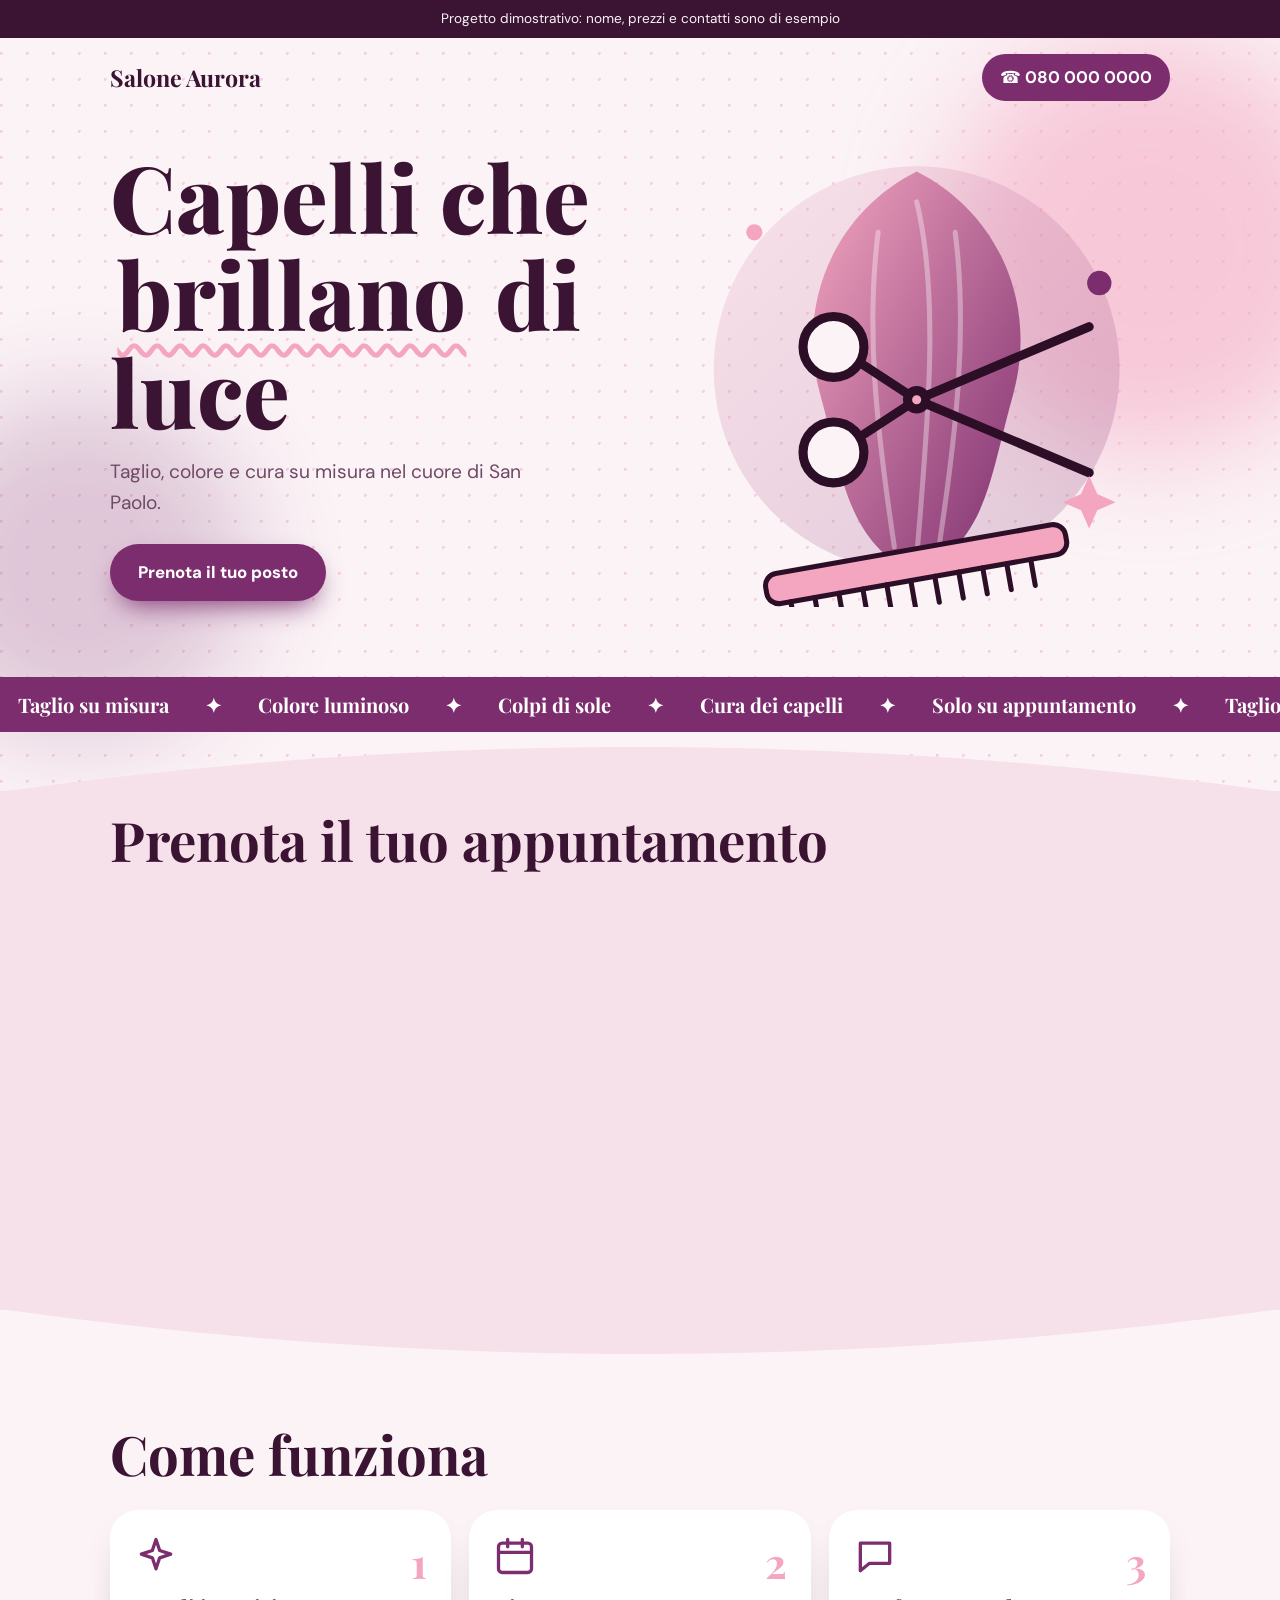
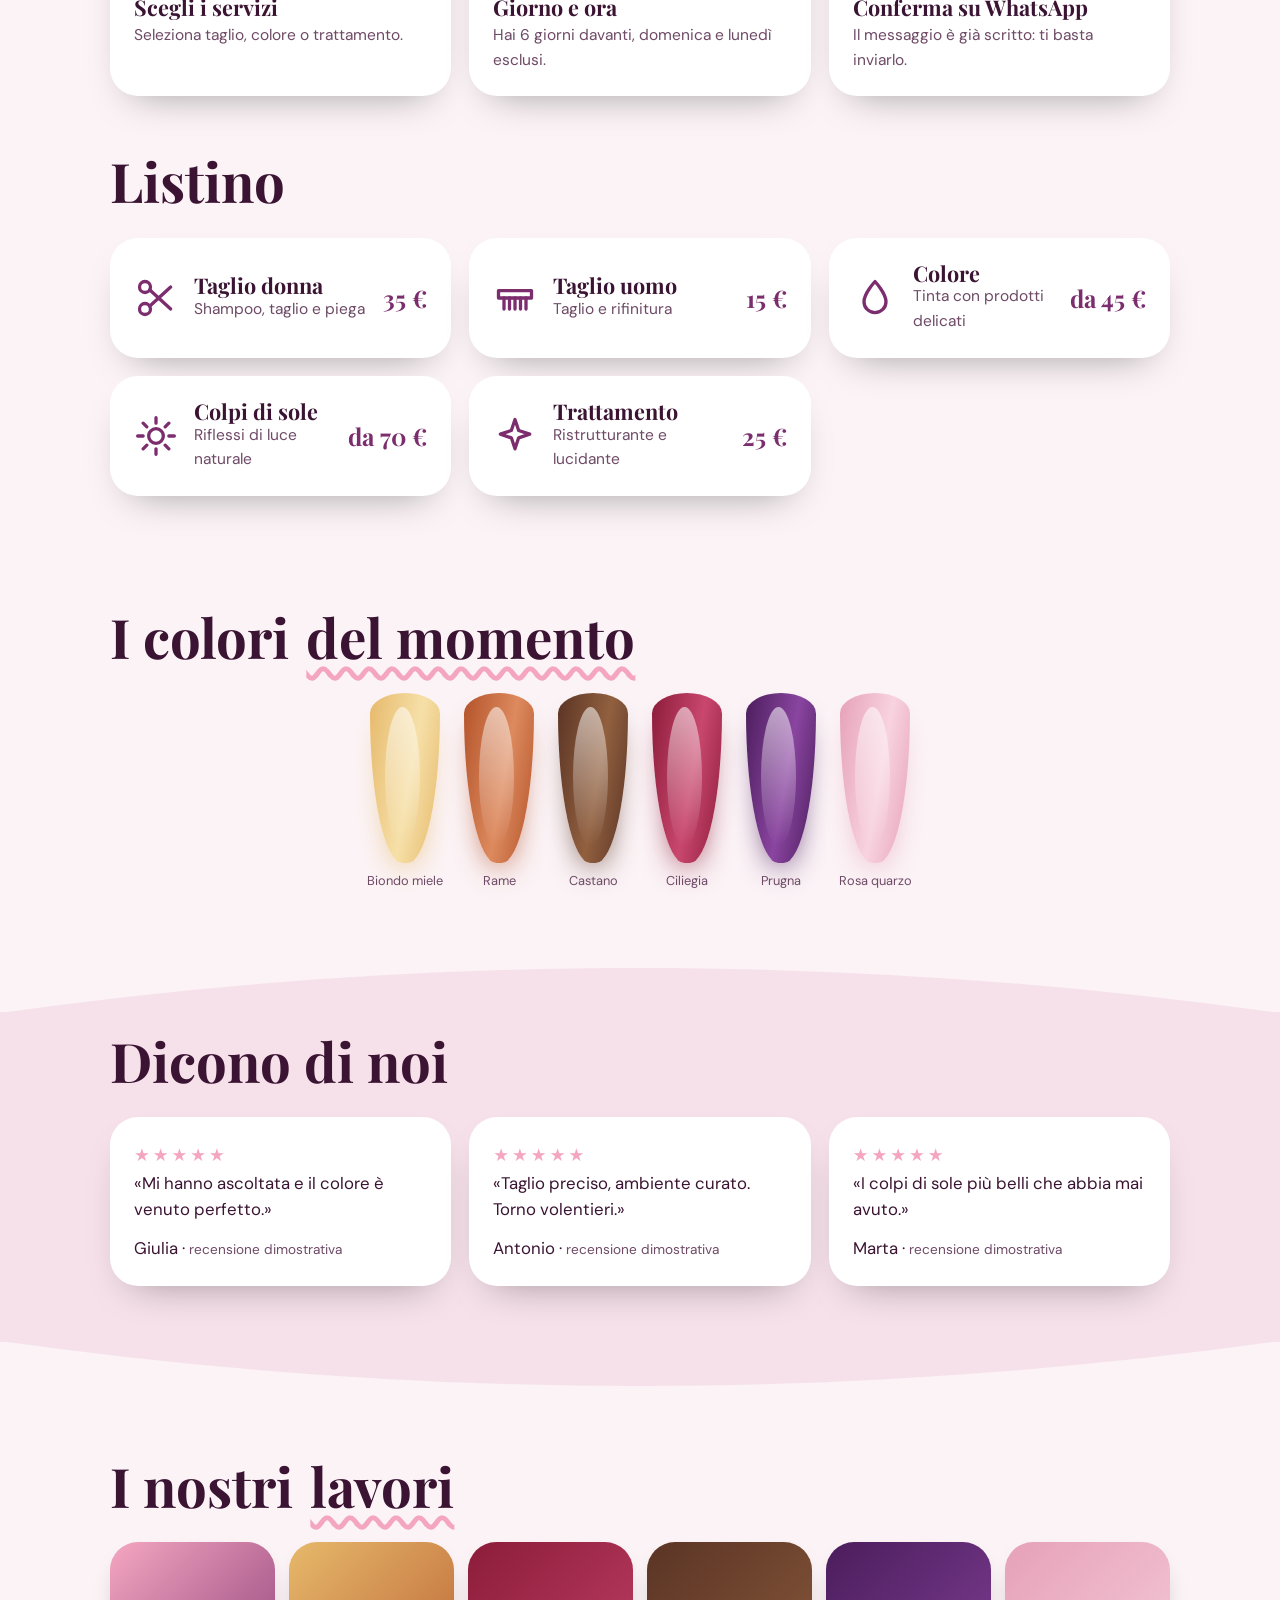
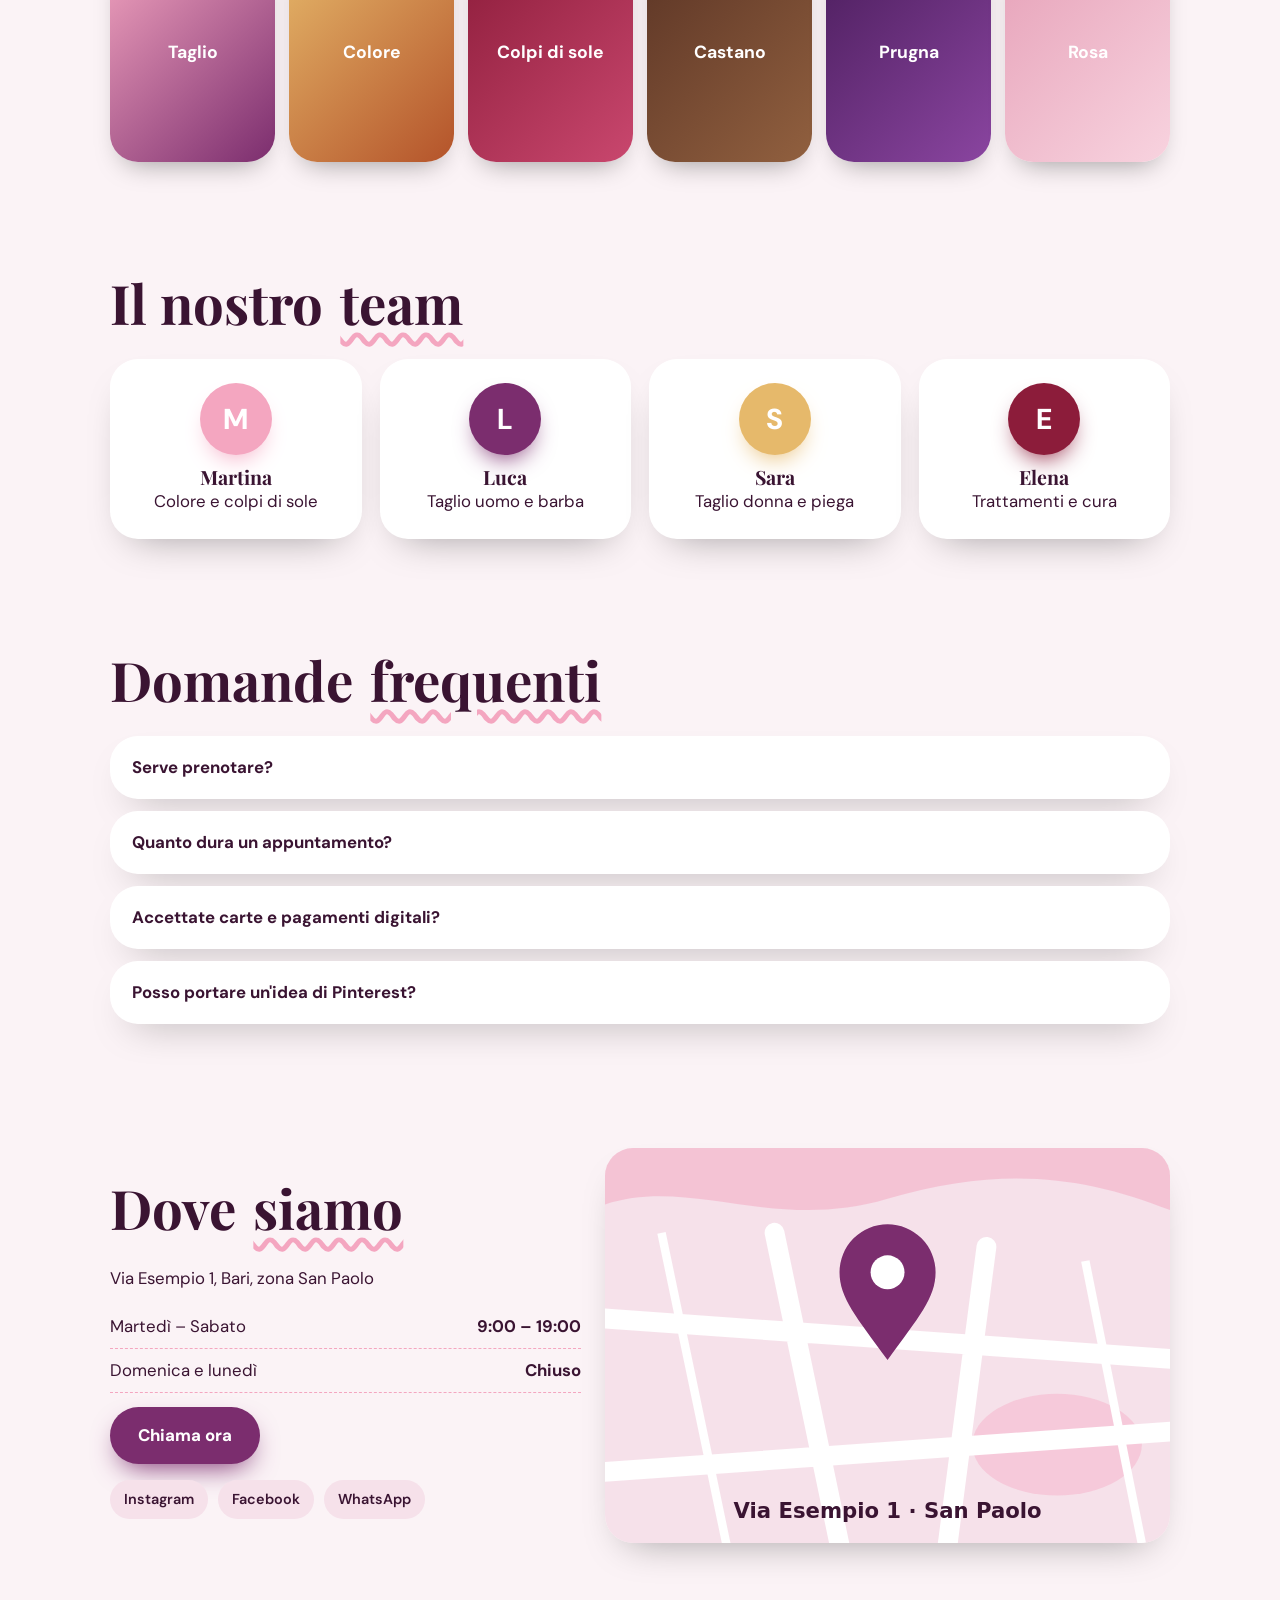
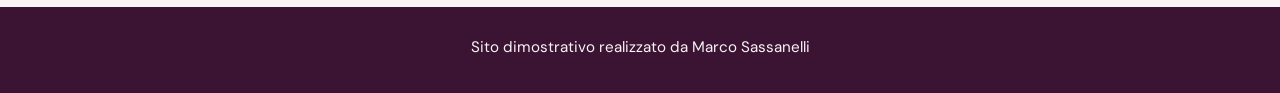
==== commit a7873a98: "modifica2" ====
--- a/parrucchiere/index.html
+++ b/parrucchiere/index.html
@@ -24,7 +24,7 @@
 <section id="faq" class="faq"><div class="wrap"><h2 class="rv">Domande <em>frequenti</em></h2><details class="card rv"><summary>Serve prenotare?</summary><p>Sì, lavoriamo solo su appuntamento per darti un servizio dedicato.</p></details><details class="card rv"><summary>Quanto dura un appuntamento?</summary><p>Taglio circa 45 min, colore 90-120 min, trattamenti 30 min.</p></details><details class="card rv"><summary>Accettate carte e pagamenti digitali?</summary><p>Sì, contanti, carta e pagamenti contactless.</p></details><details class="card rv"><summary>Posso portare un'idea di Pinterest?</summary><p>Certo, la studieremo insieme e adatteremo al tuo viso.</p></details></div></section>
 <section id="dove"><div class="wrap two"><div class="rv"><h2>Dove <em>siamo</em></h2><p>Via Esempio 1, Bari, zona San Paolo</p><ul class="hrs"><li><span>Martedì – Sabato</span><b>9:00 – 19:00</b></li><li><span>Domenica e lunedì</span><b>Chiuso</b></li></ul><a class="btn" href="tel:+390800000000">Chiama ora</a><div class="social"><a href="https://instagram.com" aria-label="Instagram">Instagram</a><a href="https://facebook.com" aria-label="Facebook">Facebook</a><a href="https://wa.me/390800000000" aria-label="WhatsApp">WhatsApp</a></div></div><div class="rv"><svg class="map" viewBox="0 0 400 280" role="img" aria-label="Mappa disegnata: Salone Aurora, Via Esempio 1, Bari, zona San Paolo"><rect width="400" height="280" style="fill:var(--soft)"/><path d="M0 40C60 20 120 60 200 36S340 20 400 44V0H0z" fill="var(--ac2)" opacity=".5"/><ellipse cx="320" cy="210" rx="60" ry="36" fill="var(--ac2)" opacity=".4"/><g style="stroke:var(--card)" stroke-width="14" stroke-linecap="round" fill="none"><path d="M-10 120L410 150M120 60L170 300M270 70L240 300M-10 230L410 200"/></g><g style="stroke:var(--card)" stroke-width="6" fill="none"><path d="M40 60L90 300M340 80L380 280"/></g><path d="M200 150c-22-30-34-44-34-62a34 34 0 0 1 68 0c0 18-12 32-34 62z" style="fill:var(--ac)"/><circle cx="200" cy="88" r="12" fill="#fff"/><text x="200" y="262" text-anchor="middle" font-size="15" font-weight="700" style="fill:var(--fg)" font-family="system-ui">Via Esempio 1 · San Paolo</text></svg></div></div></section>
 </main>
-<footer>Sito dimostrativo realizzato da Marco, Bari</footer>
+<footer>Sito dimostrativo realizzato da Marco Sassanelli</footer>
 <nav class="mbar" aria-label="Contatti rapidi"><a href="tel:+390800000000">Chiama</a><a href="https://wa.me/390800000000" target="_blank" rel="noopener">WhatsApp</a></nav>
 <script src="/assets/base.js" defer></script>
 <script defer>
--- a/assets/base.css
+++ b/assets/base.css
@@ -58,7 +58,7 @@
 .chip input:checked+span{background:var(--ac);color:#fff}
 .chip input:focus-visible+span{outline:3px solid var(--fg);outline-offset:2px}
 .row{display:grid;gap:12px;grid-template-columns:repeat(auto-fit,minmax(170px,1fr));margin-bottom:18px}
-select,input[type=text]{width:100%;padding:12px;border-radius:12px;border:2px solid var(--soft);background:var(--bg);color:var(--fg);font:inherit}
+select,input[type=text],input[type=tel]{width:100%;padding:12px;border-radius:12px;border:2px solid var(--soft);background:var(--bg);color:var(--fg);font:inherit}
 #msg{margin-top:10px;color:var(--ac);font-weight:700;min-height:1.4em}
 .rev blockquote{font-size:1.05rem;margin-bottom:12px}
 .st{color:var(--ac2);letter-spacing:3px;font-size:1.1rem}
--- a/parrucchiere/style.css
+++ b/parrucchiere/style.css
@@ -5,6 +5,7 @@
 .lock{width:70px;height:170px;border-radius:50% 50% 46% 46%/12% 12% 88% 88%;background:linear-gradient(100deg,var(--c1),var(--c2) 55%,var(--c1));position:relative;box-shadow:0 18px 30px -16px var(--c1);transition:transform .3s;transform-origin:top center}
 .lock::after{content:"";position:absolute;inset:8% 28% 10% 22%;border-radius:50%;background:linear-gradient(rgba(255,255,255,.55),transparent)}
 .lock:hover{transform:rotate(-6deg) scale(1.06)}
+html,body{overflow-x:hidden;max-width:100%}
 .lock span{position:absolute;bottom:-28px;left:50%;transform:translateX(-50%);font-size:.8rem;white-space:nowrap;color:var(--mut)}
 .mbar a{font-size:.9rem;padding:10px 6px;white-space:nowrap;overflow:hidden;text-overflow:ellipsis}
 .team{display:grid;grid-template-columns:repeat(auto-fit,minmax(160px,1fr));gap:18px}
